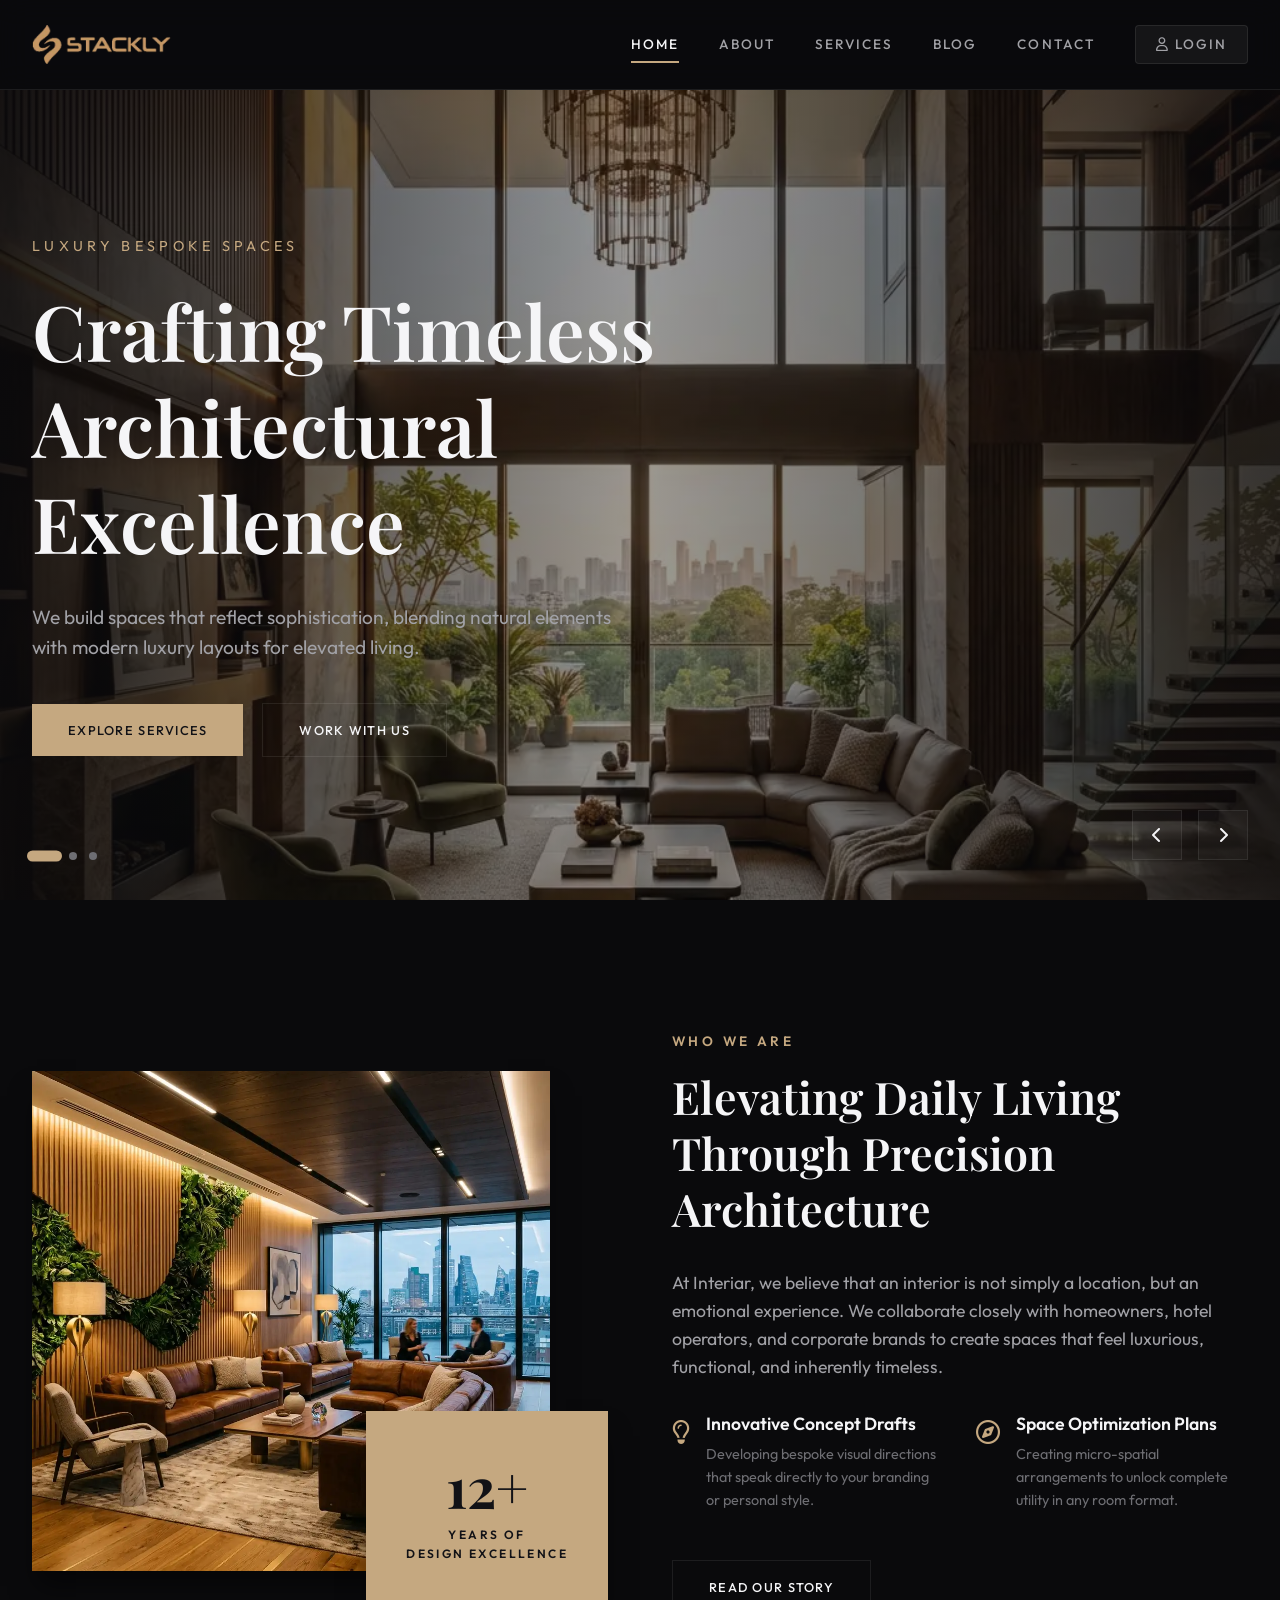
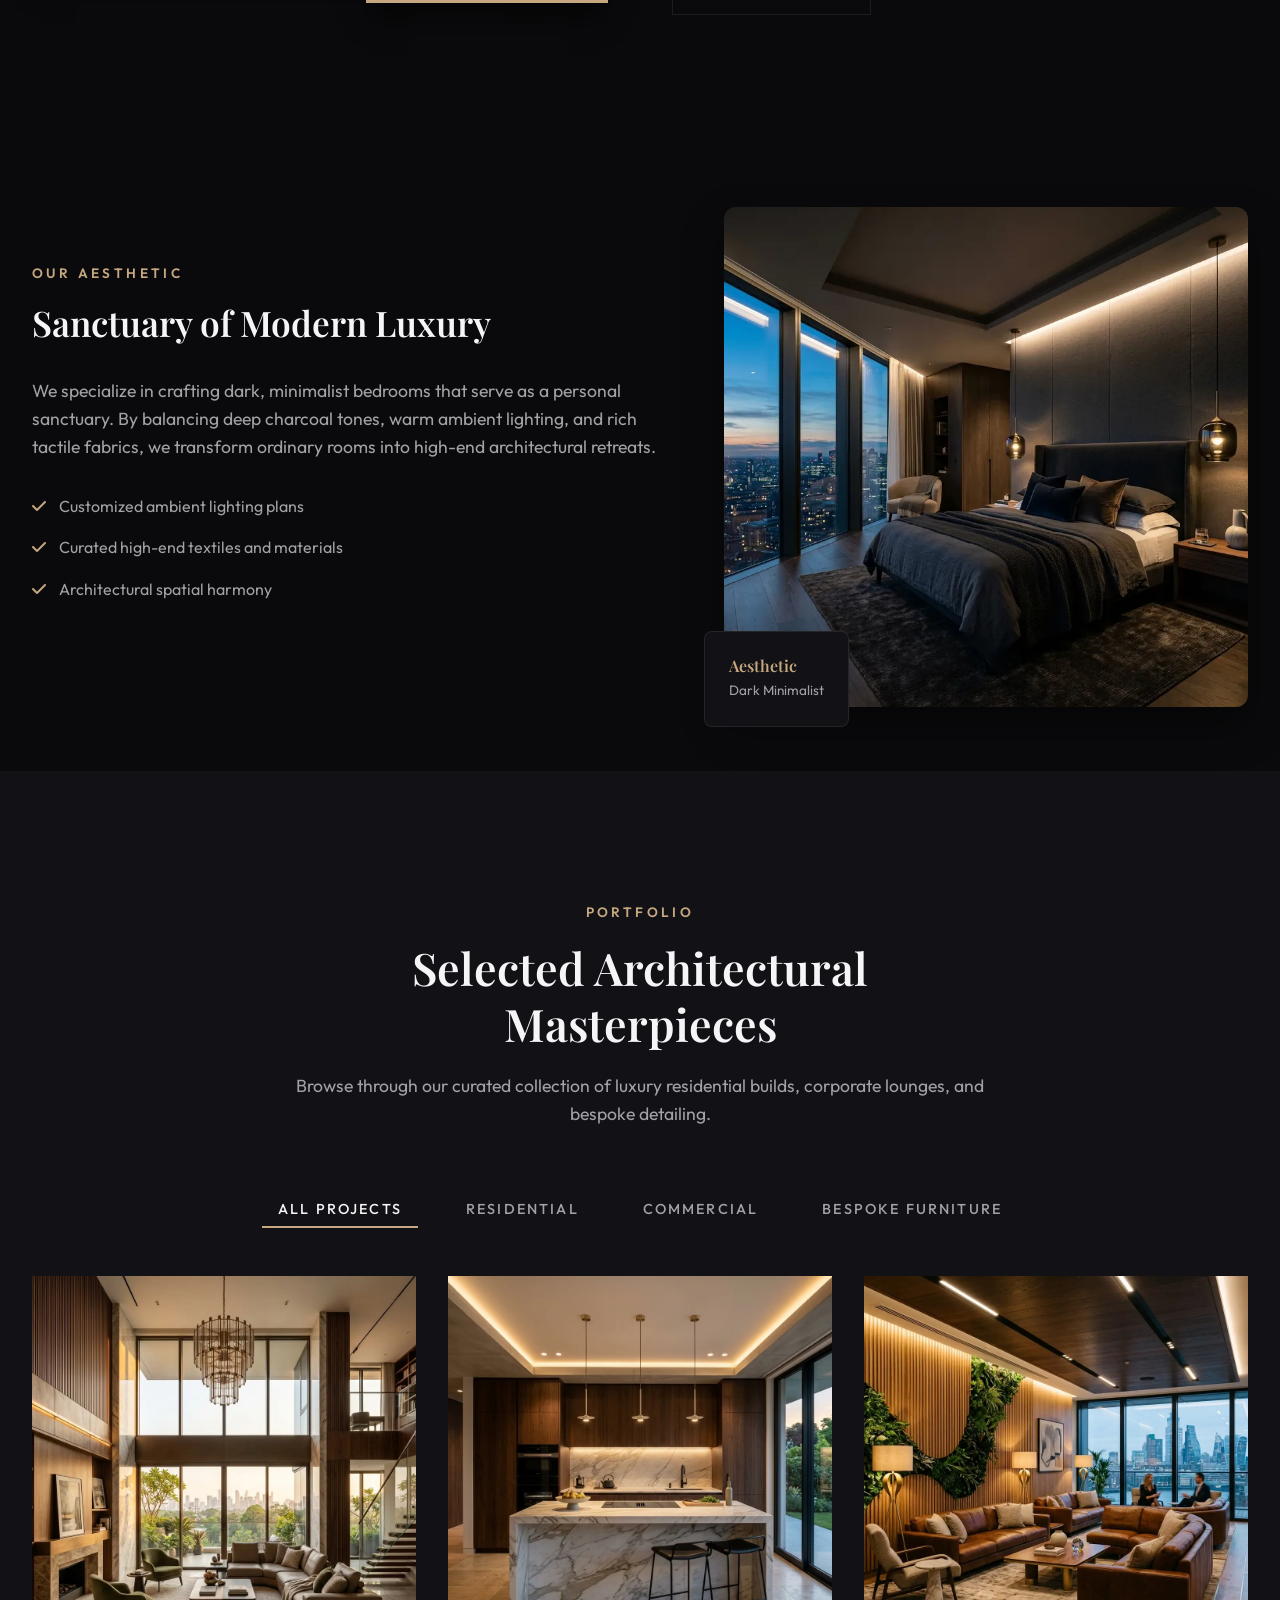
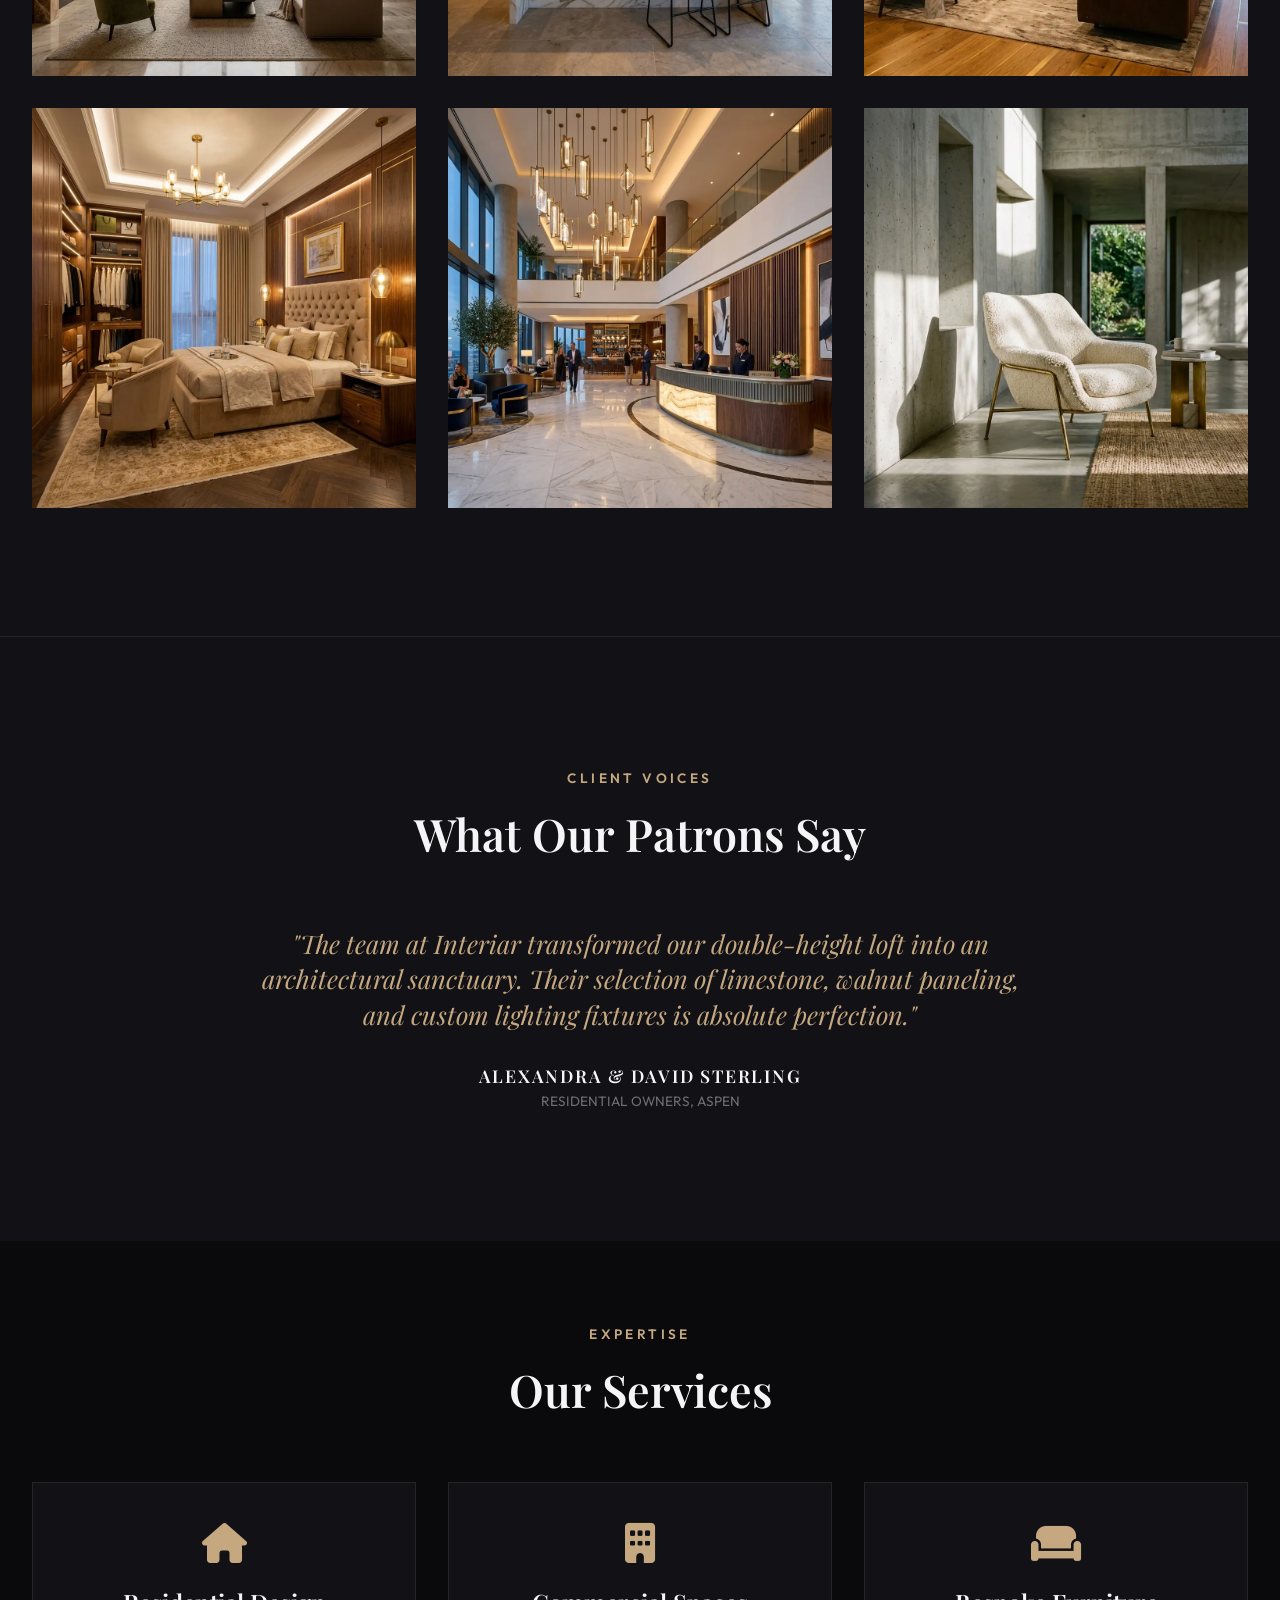
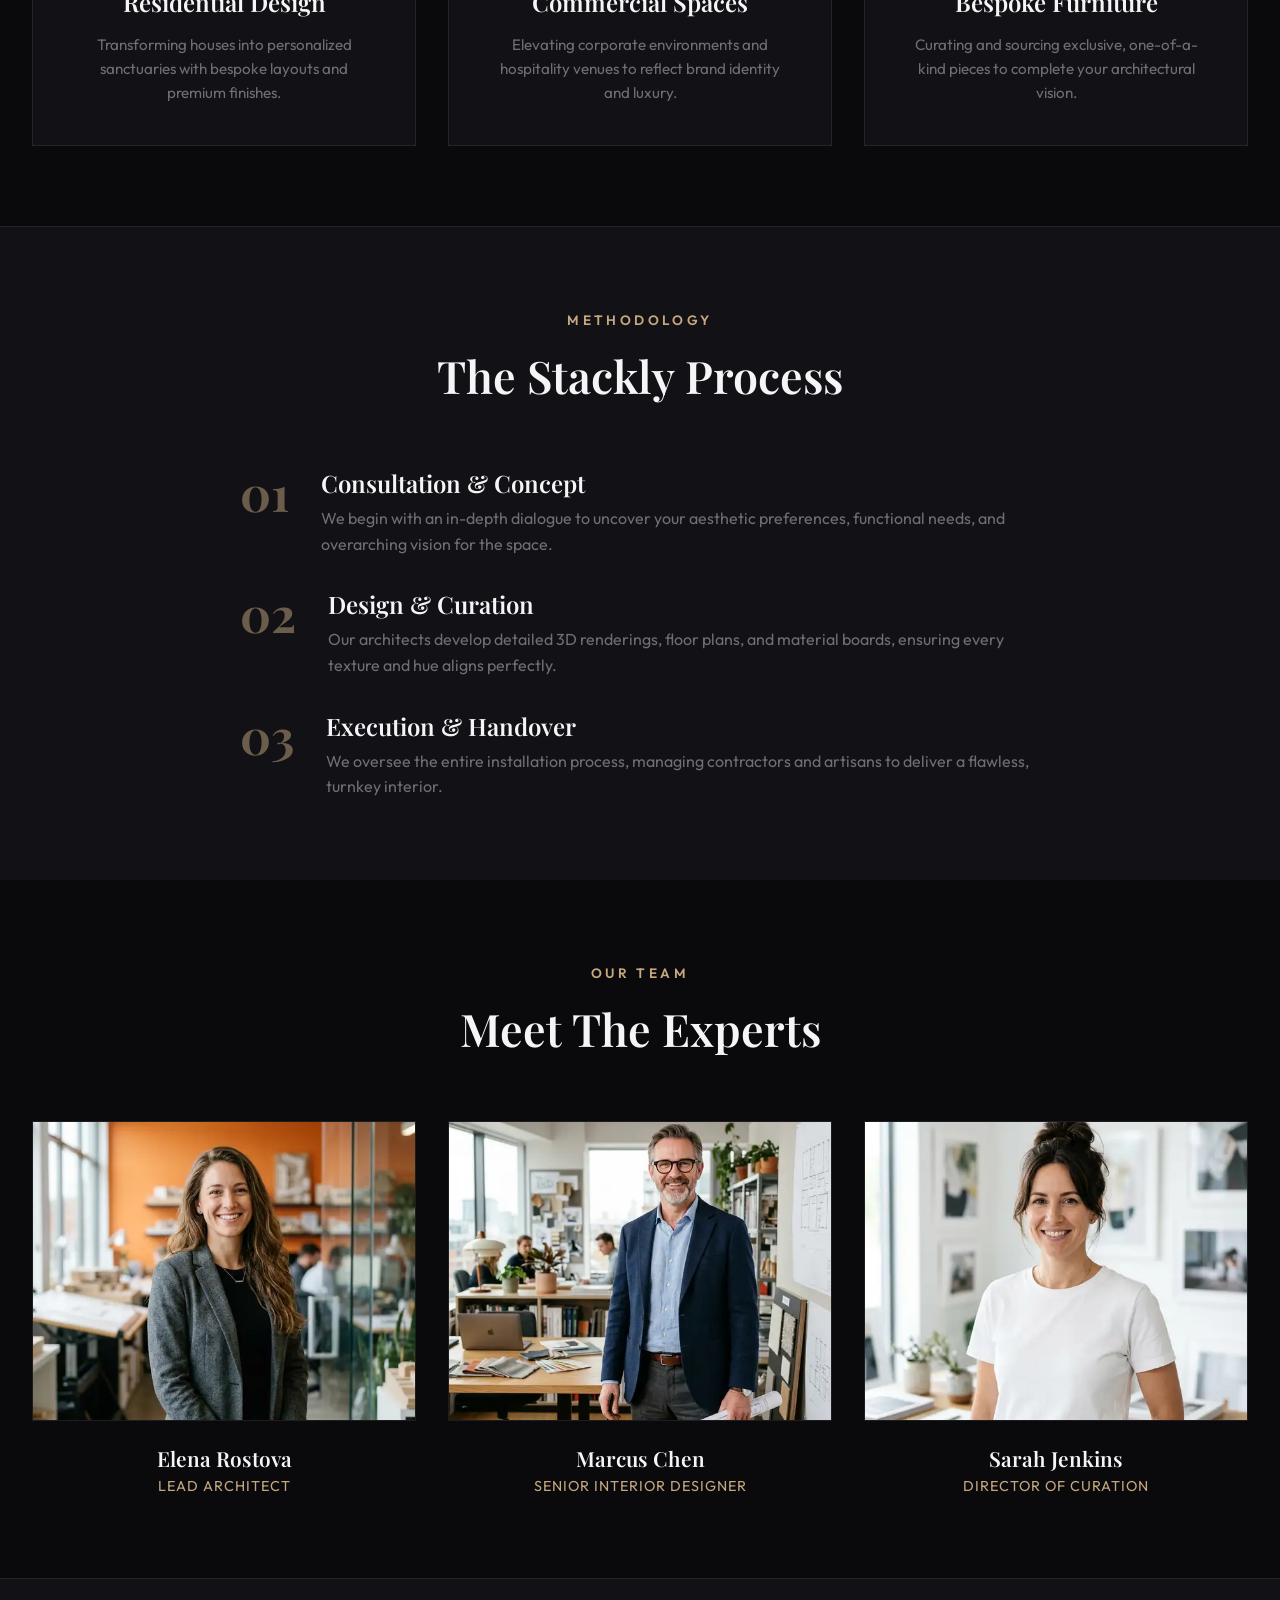
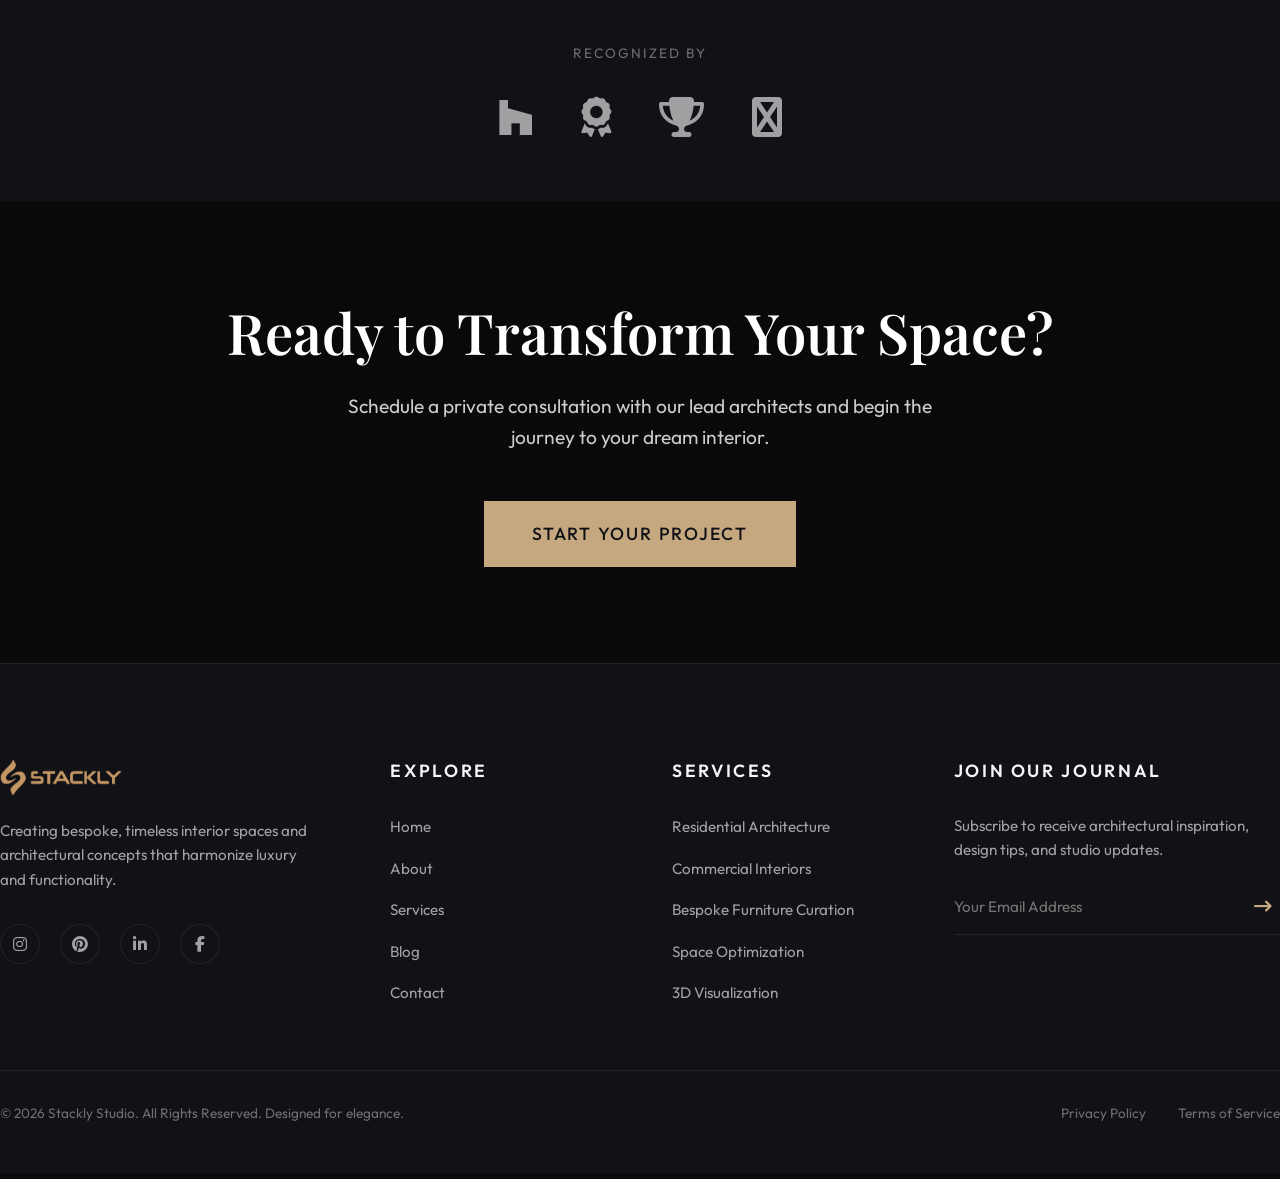
==== index.html @ c5411391 "Add files via upload" ====
<!DOCTYPE html>
<html lang="en">
<head>
    <meta charset="UTF-8">
    <meta name="viewport" content="width=device-width, initial-scale=1.0">
    <title>Stackly | Premium Interior Design & Architecture Studio</title>
    <!-- Google Fonts -->
    <link rel="preconnect" href="https://fonts.googleapis.com">
    <link rel="preconnect" href="https://fonts.gstatic.com" crossorigin>
    <link href="https://fonts.googleapis.com/css2?family=Outfit:wght@300;400;500;600;700&family=Playfair+Display:ital,wght@0,400;0,600;0,700;1,400&display=swap" rel="stylesheet">
    <!-- FontAwesome for Icons -->
    <link rel="stylesheet" href="https://cdnjs.cloudflare.com/ajax/libs/font-awesome/6.4.0/css/all.min.css">
    <!-- Custom Style Sheet -->
    <link rel="stylesheet" href="style.css">
</head>
<body class="dark-theme">
    <!-- Page Loader Animation -->
    <div id="loader" class="loader-container">
        <div class="loader-spinner"></div>
    </div>

    <!-- Navigation Header -->
    <header class="main-header">
        <div class="header-container">
            <a href="index.html" class="logo">
                <img src="assets/logo.webp" alt="Stackly" class="brand-logo-img" style="height: 40px; width: auto; object-fit: contain;">
            </a>

            <!-- Desktop Nav Links -->
            <nav class="nav-menu" id="nav-menu">
                <a href="index.html" class="nav-link active" data-page="home">Home</a>
                <a href="about.html" class="nav-link" data-page="about">About</a>
                <a href="service.html" class="nav-link" data-page="services">Services</a>
                <a href="blog.html" class="nav-link" data-page="blog">Blog</a>
                <a href="contact.html" class="nav-link" data-page="contact">Contact</a>
                <a href="login.html" class="nav-link nav-btn-login" data-page="login"><i class="fa-regular fa-user"></i> Login</a>
            </nav>

          
                <!-- Mobile Burger Menu -->
                <button class="burger-menu" id="burger-menu" aria-label="Toggle Menu">
                    <span class="bar"></span>
                    <span class="bar"></span>
                    <span class="bar"></span>
                </button>
            </div>
        </div>
    </header>

    <!-- Main Content: Home Page Layout -->
    <main id="app-content" class="fade-in-section">
        <!-- Hero Image Slider -->
        <section class="hero-slider-container">
            <div class="hero-slide active" data-slide="0">
                <div class="hero-slide-bg" style="background-image: url('assets/hero_living.webp')"></div>
                <div class="hero-slide-overlay"></div>
                <div class="container">
                    <div class="hero-slide-content">
                        <span class="hero-slide-tag">Luxury Bespoke Spaces</span>
                        <h1 class="hero-slide-title">Crafting Timeless Architectural Excellence</h1>
                        <p class="hero-slide-desc">We build spaces that reflect sophistication, blending natural elements with modern luxury layouts for elevated living.</p>
                        <div class="hero-slide-cta">
                            <a href="404.html" class="btn btn-primary">Explore Services</a>
                            <a href="404.html" class="btn btn-secondary" style="margin-left: 1rem;">Work With Us</a>
                        </div>
                    </div>
                </div>
            </div>
            
            <div class="hero-slide" data-slide="1">
                <div class="hero-slide-bg" style="background-image: url('assets/hero_kitchen.webp')"></div>
                <div class="hero-slide-overlay"></div>
                <div class="container">
                    <div class="hero-slide-content">
                        <span class="hero-slide-tag">Detail-Oriented Design</span>
                        <h1 class="hero-slide-title">Monolithic Kitchens & Spatial Functionality</h1>
                        <p class="hero-slide-desc">Discover the harmony of marble islands, integrated kitchen layouts, and customized millwork curated to perfection.</p>
                        <div class="hero-slide-cta">
                            <a href="404.html" class="btn btn-primary">Our Studio Philosophy</a>
                            <a href="404.html" class="btn btn-secondary" style="margin-left: 1rem;">Free Estimate</a>
                        </div>
                    </div>
                </div>
            </div>
            
            <div class="hero-slide" data-slide="2">
                <div class="hero-slide-bg" style="background-image: url('assets/hero_office.webp')"></div>
                <div class="hero-slide-overlay"></div>
                <div class="container">
                    <div class="hero-slide-content">
                        <span class="hero-slide-tag">Commercial Biophilic Lounges</span>
                        <h1 class="hero-slide-title">Workspaces that Foster Creative Output</h1>
                        <p class="hero-slide-desc">Integrating warm textures, organic configurations, and ambient light schedules into modern corporate environments.</p>
                        <div class="hero-slide-cta">
                            <a href="404.html" class="btn btn-primary">See Portfolio</a>
                            <a href="404.html" class="btn btn-secondary" style="margin-left: 1rem;">Let's Talk</a>
                        </div>
                    </div>
                </div>
            </div>

            <!-- Dots Indicator Navigation -->
            <div class="hero-slider-dots">
                <div class="hero-dot active" data-slide="0"></div>
                <div class="hero-dot" data-slide="1"></div>
                <div class="hero-dot" data-slide="2"></div>
            </div>

            <!-- Navigation Buttons -->
            <div class="hero-slider-nav">
                <button class="hero-slider-btn prev-btn" aria-label="Previous Slide"><i class="fa-solid fa-chevron-left"></i></button>
                <button class="hero-slider-btn next-btn" aria-label="Next Slide"><i class="fa-solid fa-chevron-right"></i></button>
            </div>
        </section>

        <!-- Studio Introduction Summary -->
        <section class="home-intro">
            <div class="container">
                <div class="intro-grid">
                    <div class="intro-image-container">
                        <img src="assets/hero_office.webp" alt="Studio Workspace" class="intro-image">
                        <div class="intro-experience-badge">
                            <h3>12+</h3>
                            <p>Years of<br>Design Excellence</p>
                        </div>
                    </div>
                    
                    <div class="intro-text-container">
                        <span class="intro-text-tag">Who We Are</span>
                        <h2 class="intro-title">Elevating Daily Living Through Precision Architecture</h2>
                        <p class="intro-desc">At Interiar, we believe that an interior is not simply a location, but an emotional experience. We collaborate closely with homeowners, hotel operators, and corporate brands to create spaces that feel luxurious, functional, and inherently timeless.</p>
                        
                        <div class="intro-features">
                            <div class="intro-feature-item">
                                <div class="intro-feature-icon"><i class="fa-regular fa-lightbulb"></i></div>
                                <div>
                                    <h3 class="intro-feature-title">Innovative Concept Drafts</h3>
                                    <p class="intro-feature-desc">Developing bespoke visual directions that speak directly to your branding or personal style.</p>
                                </div>
                            </div>
                            <div class="intro-feature-item">
                                <div class="intro-feature-icon"><i class="fa-regular fa-compass"></i></div>
                                <div>
                                    <h3 class="intro-feature-title">Space Optimization Plans</h3>
                                    <p class="intro-feature-desc">Creating micro-spatial arrangements to unlock complete utility in any room format.</p>
                                </div>
                            </div>
                        </div>

                        <a href="404.html" class="btn btn-secondary">Read Our Story</a>
                    </div>
                </div>
            </div>
        </section>

        <!-- Signature Aesthetics Section -->
        <section class="home-intro" style="background-color: var(--bg-primary); padding: 4rem 0;">
            <div class="container">
                <div class="intro-grid" style="grid-template-columns: 1.2fr 1fr; gap: 4rem;">
                    <div class="intro-text-container" style="display: flex; flex-direction: column; justify-content: center;">
                        <span class="intro-text-tag">Our Aesthetic</span>
                        <h2 class="intro-title" style="font-size: 2.2rem;">Sanctuary of Modern Luxury</h2>
                        <p class="intro-desc">We specialize in crafting dark, minimalist bedrooms that serve as a personal sanctuary. By balancing deep charcoal tones, warm ambient lighting, and rich tactile fabrics, we transform ordinary rooms into high-end architectural retreats.</p>
                        <ul style="list-style: none; padding: 0; margin-bottom: 2rem;">
                            <li style="margin-bottom: 1rem; color: var(--text-secondary);"><i class="fa-solid fa-check" style="color: var(--accent); margin-right: 10px;"></i> Customized ambient lighting plans</li>
                            <li style="margin-bottom: 1rem; color: var(--text-secondary);"><i class="fa-solid fa-check" style="color: var(--accent); margin-right: 10px;"></i> Curated high-end textiles and materials</li>
                            <li style="margin-bottom: 1rem; color: var(--text-secondary);"><i class="fa-solid fa-check" style="color: var(--accent); margin-right: 10px;"></i> Architectural spatial harmony</li>
                        </ul>
                    </div>
                    
                    <div class="intro-image-container" style="position: relative;">
                        <img src="assets/home_section_bedroom.webp" alt="Luxury Modern Bedroom Design" class="intro-image" style="border-radius: 12px; width: 100%; box-shadow: 0 20px 40px rgba(0,0,0,0.4);">
                        <div style="position: absolute; bottom: -20px; left: -20px; background: var(--bg-secondary); padding: 1.5rem; border: 1px solid var(--border-color); border-radius: 8px;">
                            <h4 style="font-family: var(--font-heading); color: var(--accent); margin-bottom: 0.25rem;">Aesthetic</h4>
                            <p style="font-size: 0.85rem; color: var(--text-secondary); margin: 0;">Dark Minimalist</p>
                        </div>
                    </div>
                </div>
            </div>
        </section>

        <!-- Filterable Projects Gallery -->
        <section class="projects-gallery">
            <div class="container">
                <div class="section-header">
                    <span class="section-tag">Portfolio</span>
                    <h2 class="section-title">Selected Architectural Masterpieces</h2>
                    <p class="section-desc">Browse through our curated collection of luxury residential builds, corporate lounges, and bespoke detailing.</p>
                </div>

                <!-- Gallery filter tabs -->
                <div class="filter-tabs">
                    <button class="filter-tab active" data-filter="all">All Projects</button>
                    <button class="filter-tab" data-filter="residential">Residential</button>
                    <button class="filter-tab" data-filter="commercial">Commercial</button>
                    <button class="filter-tab" data-filter="furniture">Bespoke Furniture</button>
                </div>

                <!-- Projects grid -->
                <div class="gallery-grid" id="gallery-grid">
                    <div class="project-card" data-category="residential">
                        <img src="assets/hero_living.webp" alt="Obsidian Living Space" class="project-card-image">
                        <div class="project-card-overlay">
                            <span class="project-tag">Interior Architecture</span>
                            <h3 class="project-title">Obsidian Living Space</h3>
                            <a href="404.html" class="project-link-btn">Inquire Project <i class="fa-solid fa-arrow-right-long"></i></a>
                        </div>
                    </div>
                    <div class="project-card" data-category="residential">
                        <img src="assets/hero_kitchen.webp" alt="Monolithic Kitchen" class="project-card-image">
                        <div class="project-card-overlay">
                            <span class="project-tag">Kitchen Design</span>
                            <h3 class="project-title">Monolithic Kitchen</h3>
                            <a href="404.html" class="project-link-btn">Inquire Project <i class="fa-solid fa-arrow-right-long"></i></a>
                        </div>
                    </div>
                    <div class="project-card" data-category="commercial">
                        <img src="assets/hero_office.webp" alt="Biophilic Office Lounge" class="project-card-image">
                        <div class="project-card-overlay">
                            <span class="project-tag">Workspace Planning</span>
                            <h3 class="project-title">Biophilic Office Lounge</h3>
                            <a href="404.html" class="project-link-btn">Inquire Project <i class="fa-solid fa-arrow-right-long"></i></a>
                        </div>
                    </div>
                    <div class="project-card" data-category="residential">
                        <img src="assets/project_res1.webp" alt="Gilded Master Suite" class="project-card-image">
                        <div class="project-card-overlay">
                            <span class="project-tag">Bedroom Interior</span>
                            <h3 class="project-title">Gilded Master Suite</h3>
                            <a href="404.html" class="project-link-btn">Inquire Project <i class="fa-solid fa-arrow-right-long"></i></a>
                        </div>
                    </div>
                    <div class="project-card" data-category="commercial">
                        <img src="assets/project_com1.webp" alt="The Canopy Lobby" class="project-card-image">
                        <div class="project-card-overlay">
                            <span class="project-tag">Hospitality Design</span>
                            <h3 class="project-title">The Canopy Lobby</h3>
                            <a href="404.html" class="project-link-btn">Inquire Project <i class="fa-solid fa-arrow-right-long"></i></a>
                        </div>
                    </div>
                    <div class="project-card" data-category="furniture">
                        <img src="assets/project_fur1.webp" alt="Boucle Curated Chair" class="project-card-image">
                        <div class="project-card-overlay">
                            <span class="project-tag">Bespoke Curation</span>
                            <h3 class="project-title">Boucle Curated Chair</h3>
                            <a href="404.html" class="project-link-btn">Inquire Project <i class="fa-solid fa-arrow-right-long"></i></a>
                        </div>
                    </div>
                </div>
            </div>
        </section>

        <!-- Testimonial Section -->
        <section class="home-intro" style="background-color: var(--bg-secondary); border-top: 1px solid var(--border-color);">
            <div class="container">
                <div class="section-header">
                    <span class="section-tag">Client Voices</span>
                    <h2 class="section-title">What Our Patrons Say</h2>
                </div>
                
                <div class="testimonial-slider-container" style="max-width: 800px; margin: 0 auto; text-align: center;">
                    <div class="testimonial-slide active-slide" style="opacity: 1; transition: opacity var(--transition-smooth);">
                        <p class="testimonial-quote" style="font-family: var(--font-heading); font-size: 1.6rem; font-style: italic; color: var(--accent); margin-bottom: 2rem; line-height: 1.4;">
                            "The team at Interiar transformed our double-height loft into an architectural sanctuary. Their selection of limestone, walnut paneling, and custom lighting fixtures is absolute perfection."
                        </p>
                        <h4 style="font-size: 1.1rem; text-transform: uppercase; letter-spacing: 0.1em; margin-bottom: 0.25rem;">Alexandra & David Sterling</h4>
                        <p style="color: var(--text-muted); font-size: 0.85rem; text-transform: uppercase;">Residential Owners, Aspen</p>
                    </div>
                </div>
            </div>
        </section>

        <!-- 5. Services Overview Section -->
        <section class="services-overview" style="padding: 5rem 0;">
            <div class="container">
                <div class="section-header" style="text-align: center;">
                    <span class="section-tag">Expertise</span>
                    <h2 class="section-title">Our Services</h2>
                </div>
                <div style="display: grid; grid-template-columns: repeat(auto-fit, minmax(280px, 1fr)); gap: 2rem; margin-top: 3rem;">
                    <div style="padding: 2.5rem; background: var(--bg-secondary); border: 1px solid var(--border-color); text-align: center; transition: transform 0.3s ease;">
                        <i class="fa-solid fa-house" style="font-size: 2.5rem; color: var(--accent); margin-bottom: 1.5rem;"></i>
                        <h3 style="margin-bottom: 1rem; font-family: var(--font-heading); font-size: 1.5rem;">Residential Design</h3>
                        <p style="color: var(--text-muted); font-size: 0.95rem; line-height: 1.6;">Transforming houses into personalized sanctuaries with bespoke layouts and premium finishes.</p>
                    </div>
                    <div style="padding: 2.5rem; background: var(--bg-secondary); border: 1px solid var(--border-color); text-align: center; transition: transform 0.3s ease;">
                        <i class="fa-solid fa-building" style="font-size: 2.5rem; color: var(--accent); margin-bottom: 1.5rem;"></i>
                        <h3 style="margin-bottom: 1rem; font-family: var(--font-heading); font-size: 1.5rem;">Commercial Spaces</h3>
                        <p style="color: var(--text-muted); font-size: 0.95rem; line-height: 1.6;">Elevating corporate environments and hospitality venues to reflect brand identity and luxury.</p>
                    </div>
                    <div style="padding: 2.5rem; background: var(--bg-secondary); border: 1px solid var(--border-color); text-align: center; transition: transform 0.3s ease;">
                        <i class="fa-solid fa-couch" style="font-size: 2.5rem; color: var(--accent); margin-bottom: 1.5rem;"></i>
                        <h3 style="margin-bottom: 1rem; font-family: var(--font-heading); font-size: 1.5rem;">Bespoke Furniture</h3>
                        <p style="color: var(--text-muted); font-size: 0.95rem; line-height: 1.6;">Curating and sourcing exclusive, one-of-a-kind pieces to complete your architectural vision.</p>
                    </div>
                </div>
            </div>
        </section>

        <!-- 6. Design Process Section -->
        <section class="design-process" style="background-color: var(--bg-secondary); padding: 5rem 0; border-top: 1px solid var(--border-color);">
            <div class="container">
                <div class="section-header">
                    <span class="section-tag">Methodology</span>
                    <h2 class="section-title">The Stackly Process</h2>
                </div>
                <div style="display: flex; flex-direction: column; gap: 2rem; max-width: 800px; margin: 3rem auto 0 auto;">
                    <div style="display: flex; gap: 2rem; align-items: flex-start;">
                        <div style="font-family: var(--font-heading); font-size: 3rem; color: var(--accent); font-weight: 700; opacity: 0.5; line-height: 1;">01</div>
                        <div>
                            <h3 style="font-size: 1.5rem; margin-bottom: 0.5rem;">Consultation & Concept</h3>
                            <p style="color: var(--text-muted); line-height: 1.6;">We begin with an in-depth dialogue to uncover your aesthetic preferences, functional needs, and overarching vision for the space.</p>
                        </div>
                    </div>
                    <div style="display: flex; gap: 2rem; align-items: flex-start;">
                        <div style="font-family: var(--font-heading); font-size: 3rem; color: var(--accent); font-weight: 700; opacity: 0.5; line-height: 1;">02</div>
                        <div>
                            <h3 style="font-size: 1.5rem; margin-bottom: 0.5rem;">Design & Curation</h3>
                            <p style="color: var(--text-muted); line-height: 1.6;">Our architects develop detailed 3D renderings, floor plans, and material boards, ensuring every texture and hue aligns perfectly.</p>
                        </div>
                    </div>
                    <div style="display: flex; gap: 2rem; align-items: flex-start;">
                        <div style="font-family: var(--font-heading); font-size: 3rem; color: var(--accent); font-weight: 700; opacity: 0.5; line-height: 1;">03</div>
                        <div>
                            <h3 style="font-size: 1.5rem; margin-bottom: 0.5rem;">Execution & Handover</h3>
                            <p style="color: var(--text-muted); line-height: 1.6;">We oversee the entire installation process, managing contractors and artisans to deliver a flawless, turnkey interior.</p>
                        </div>
                    </div>
                </div>
            </div>
        </section>

        <!-- 7. Meet the Experts Section -->
        <section class="meet-experts" style="padding: 5rem 0;">
            <div class="container">
                <div class="section-header" style="text-align: center;">
                    <span class="section-tag">Our Team</span>
                    <h2 class="section-title">Meet The Experts</h2>
                </div>
                <div style="display: grid; grid-template-columns: repeat(auto-fit, minmax(250px, 1fr)); gap: 2rem; margin-top: 3rem;">
                    <div style="text-align: center;">
                        <img src="assets/team_elena.webp" alt="Lead Architect" style="width: 100%; height: 300px; object-fit: cover; margin-bottom: 1.5rem; border: 1px solid var(--border-color);">
                        <h3 style="font-family: var(--font-heading); font-size: 1.3rem; margin-bottom: 0.3rem;">Elena Rostova</h3>
                        <p style="color: var(--accent); font-size: 0.9rem; text-transform: uppercase; letter-spacing: 1px;">Lead Architect</p>
                    </div>
                    <div style="text-align: center;">
                        <img src="assets/team_marcus.webp" alt="Interior Designer" style="width: 100%; height: 300px; object-fit: cover; margin-bottom: 1.5rem; border: 1px solid var(--border-color);">
                        <h3 style="font-family: var(--font-heading); font-size: 1.3rem; margin-bottom: 0.3rem;">Marcus Chen</h3>
                        <p style="color: var(--accent); font-size: 0.9rem; text-transform: uppercase; letter-spacing: 1px;">Senior Interior Designer</p>
                    </div>
                    <div style="text-align: center;">
                        <img src="assets/team_sarah.webp" alt="Curation Director" style="width: 100%; height: 300px; object-fit: cover; margin-bottom: 1.5rem; border: 1px solid var(--border-color);">
                        <h3 style="font-family: var(--font-heading); font-size: 1.3rem; margin-bottom: 0.3rem;">Sarah Jenkins</h3>
                        <p style="color: var(--accent); font-size: 0.9rem; text-transform: uppercase; letter-spacing: 1px;">Director of Curation</p>
                    </div>
                </div>
            </div>
        </section>

        <!-- 8. Awards Section -->
        <section class="awards-section" style="background-color: var(--bg-secondary); padding: 4rem 0; border-top: 1px solid var(--border-color);">
            <div class="container" style="text-align: center;">
                <p style="color: var(--text-muted); text-transform: uppercase; letter-spacing: 2px; font-size: 0.85rem; margin-bottom: 2rem;">Recognized By</p>
                <div style="display: flex; justify-content: center; gap: 3rem; flex-wrap: wrap; opacity: 0.6;">
                    <i class="fa-brands fa-houzz" style="font-size: 2.5rem; color: #fff;"></i>
                    <i class="fa-solid fa-award" style="font-size: 2.5rem; color: #fff;"></i>
                    <i class="fa-solid fa-trophy" style="font-size: 2.5rem; color: #fff;"></i>
                    <i class="fa-brands fa-archway" style="font-size: 2.5rem; color: #fff;"></i>
                </div>
            </div>
        </section>

        <!-- 9. Call to Action Section -->
        <section class="cta-section" style="padding: 6rem 0; background: linear-gradient(rgba(10, 10, 12, 0.8), rgba(10, 10, 12, 0.9)), url('https://images.unsplash.com/photo-1618221195710-dd6b41faaea6?ixlib=rb-4.0.3&auto=format&fit=crop&w=1920&q=80') center center / cover fixed;">
            <div class="container" style="text-align: center;">
                <h2 style="font-family: var(--font-heading); font-size: 3.5rem; color: #fff; margin-bottom: 1.5rem;">Ready to Transform Your Space?</h2>
                <p style="color: rgba(255, 255, 255, 0.8); font-size: 1.2rem; max-width: 600px; margin: 0 auto 3rem auto; line-height: 1.6;">Schedule a private consultation with our lead architects and begin the journey to your dream interior.</p>
                <a href="404.html" class="btn btn-primary" style="font-size: 1.1rem; padding: 1.2rem 3rem;">Start Your Project</a>
            </div>
        </section>
      

    <!-- Footer Section -->
    <footer class="main-footer">
        <div class="footer-container">
            <div class="footer-grid">
                <!-- Brand Info -->
                <div class="footer-col brand-col">
                    <a href="index.html" class="logo footer-logo">
                        <img src="assets/logo.webp" alt="Stackly" class="brand-logo-img" style="height: 35px; width: auto; object-fit: contain;">
                    </a>
                    <p class="brand-desc">Creating bespoke, timeless interior spaces and architectural concepts that harmonize luxury and functionality.</p>
                    <div class="social-links">
                        <a href="404.html" aria-label="Instagram"><i class="fa-brands fa-instagram"></i></a>
                        <a href="404.html" aria-label="Pinterest"><i class="fa-brands fa-pinterest"></i></a>
                        <a href="404.html" aria-label="LinkedIn"><i class="fa-brands fa-linkedin-in"></i></a>
                        <a href="404.html" aria-label="Facebook"><i class="fa-brands fa-facebook-f"></i></a>
                    </div>
                </div>

                <!-- Explore Links -->
                <div class="footer-col links-col">
                    <h3>Explore</h3>
                    <ul class="footer-links">
                        <li><a href="404.html">Home</a></li>
                        <li><a href="404.html">About</a></li>
                        <li><a href="404.html">Services</a></li>
                        <li><a href="404.html">Blog</a></li>
                        <li><a href="404.html">Contact</a></li>
                    </ul>
                </div>

                <!-- Services Links -->
                <div class="footer-col links-col">
                    <h3>Services</h3>
                    <ul class="footer-links">
                        <li><a href="404.html">Residential Architecture</a></li>
                        <li><a href="404.html">Commercial Interiors</a></li>
                        <li><a href="404.html">Bespoke Furniture Curation</a></li>
                        <li><a href="404.html">Space Optimization</a></li>
                        <li><a href="404.html">3D Visualization</a></li>
                    </ul>
                </div>

                <!-- Newsletter -->
                <div class="footer-col newsletter-col">
                    <h3>Join Our Journal</h3>
                    <p>Subscribe to receive architectural inspiration, design tips, and studio updates.</p>
                    <form id="footer-newsletter-form" class="newsletter-form">
                        <div class="input-group">
                            <input type="email" placeholder="Your Email Address" required aria-label="Email Address">
                            <button type="submit" class="newsletter-btn"><i class="fa-solid fa-arrow-right-long"></i></button>
                        </div>
                    </form>
                    <div id="newsletter-toast" class="newsletter-toast">Subscribed successfully!</div>
                </div>
            </div>

            <!-- Footer Bottom -->
            <div class="footer-bottom">
                <p>&copy; 2026 Stackly Studio. All Rights Reserved. Designed for elegance.</p>
                <div class="footer-bottom-links">
                    <a href="404.html">Privacy Policy</a>
                    <a href="404.html">Terms of Service</a>
                </div>
            </div>
        </div>
    </footer>

    <!-- App Script -->
    <script src="app.js"></script>
</body>
</html>
---- style.css ----
/* ==========================================================================
   INTERIAR STYLE SHEET - PREMIUM DESIGN SYSTEM
   ========================================================================== */

/* Design Tokens & Theme Variables */
/* Utility Classes */
.mobile-only {
    display: none !important;
}

:root {
    /* Color Palette - Default Dark Theme */
    --bg-primary: #0a0a0c;
    --bg-secondary: #121216;
    --bg-tertiary: #1a1a22;
    --border-color: rgba(255, 255, 255, 0.08);
    --text-primary: #f5f5f7;
    --text-secondary: #a1a1a6;
    --text-muted: #6e6e73;
    --accent: #c5a880; /* Warm Bronze / Luxury Gold */
    --accent-hover: #d4bd9f;
    --accent-rgb: 197, 168, 128;
    --white: #ffffff;
    --black: #000000;
    
    /* Typography */
    --font-heading: 'Playfair Display', Georgia, serif;
    --font-body: 'Outfit', sans-serif;
    
    /* Shadows & Transitions */
    --shadow-sm: 0 4px 6px -1px rgba(0, 0, 0, 0.1);
    --shadow-md: 0 10px 15px -3px rgba(0, 0, 0, 0.3);
    --shadow-lg: 0 20px 25px -5px rgba(0, 0, 0, 0.5);
    --shadow-gold: 0 10px 30px rgba(197, 168, 128, 0.15);
    --transition-fast: 0.2s cubic-bezier(0.4, 0, 0.2, 1);
    --transition-smooth: 0.4s cubic-bezier(0.25, 1, 0.5, 1);
    --transition-slow: 0.7s cubic-bezier(0.25, 1, 0.5, 1);
    
    /* Structure */
    --header-height: 90px;
    --max-width: 1400px;
}

/* Light Theme Overrides */
body.light-theme {
    --bg-primary: #f8f8fa;
    --bg-secondary: #ffffff;
    --bg-tertiary: #f0f0f5;
    --border-color: rgba(0, 0, 0, 0.08);
    --text-primary: #1c1c1e;
    --text-secondary: #515154;
    --text-muted: #86868b;
    --shadow-md: 0 10px 15px -3px rgba(0, 0, 0, 0.05);
    --shadow-lg: 0 20px 25px -5px rgba(0, 0, 0, 0.08);
    --shadow-gold: 0 10px 30px rgba(197, 168, 128, 0.08);
}

/* ==========================================================================
   RESET & BASE STYLES
   ========================================================================== */
*, *::before, *::after {
    box-sizing: border-box;
    margin: 0;
    padding: 0;
}

html {
    scroll-behavior: smooth;
    font-size: 16px;
    height: -webkit-fill-available;
}

body {
    background-color: var(--bg-primary);
    color: var(--text-primary);
    font-family: var(--font-body);
    line-height: 1.6;
    overflow-x: hidden;
    -webkit-font-smoothing: antialiased;
    transition: background-color var(--transition-smooth), color var(--transition-smooth);
}

a {
    color: inherit;
    text-decoration: none;
    transition: color var(--transition-fast);
}

img {
    max-width: 100%;
    height: auto;
    display: block;
}

input, button, textarea, select {
    font-family: inherit;
    font-size: inherit;
    color: inherit;
    background: none;
    border: none;
}

button {
    cursor: pointer;
}

ul, ol {
    list-style: none;
}

/* Scrollbar styling */
::-webkit-scrollbar {
    width: 8px;
}
::-webkit-scrollbar-track {
    background: var(--bg-primary);
}
::-webkit-scrollbar-thumb {
    background: var(--border-color);
    border-radius: 4px;
}
::-webkit-scrollbar-thumb:hover {
    background: var(--accent);
}

/* ==========================================================================
   TYPOGRAPHY & UTILITIES
   ========================================================================== */
h1, h2, h3, h4, h5, h6 {
    font-family: var(--font-heading);
    font-weight: 600;
    line-height: 1.25;
    color: var(--text-primary);
}

.text-accent {
    color: var(--accent);
}

.container {
    width: 100%;
    max-width: var(--max-width);
    margin: 0 auto;
    padding: 0 2rem;
}

@media (max-width: 768px) {
    .container {
        padding: 0 1.25rem;
    }
}

/* Section Header Styling */
.section-header {
    text-align: center;
    margin-bottom: 4rem;
    max-width: 700px;
    margin-left: auto;
    margin-right: auto;
}

.section-tag {
    font-size: 0.85rem;
    text-transform: uppercase;
    letter-spacing: 0.25em;
    color: var(--accent);
    font-weight: 600;
    margin-bottom: 1rem;
    display: inline-block;
}

.section-title {
    font-size: 2.8rem;
    margin-bottom: 1.25rem;
}

.section-desc {
    color: var(--text-secondary);
    font-size: 1.1rem;
}

@media (max-width: 768px) {
    .section-title {
        font-size: 2.2rem;
    }
    .section-header {
        margin-bottom: 2.5rem;
    }
}

/* Button Component */
.btn {
    display: inline-flex;
    align-items: center;
    justify-content: center;
    padding: 1rem 2.25rem;
    font-weight: 500;
    letter-spacing: 0.1em;
    text-transform: uppercase;
    font-size: 0.8rem;
    border-radius: 0px; /* Sharp premium edges */
    position: relative;
    overflow: hidden;
    transition: all var(--transition-smooth);
    z-index: 1;
}

.btn-primary {
    background-color: var(--accent);
    color: #121216 !important;
}

.btn-primary::before {
    content: '';
    position: absolute;
    top: 0;
    left: 0;
    width: 100%;
    height: 100%;
    background-color: var(--white);
    transform: translateY(100%);
    transition: transform var(--transition-smooth);
    z-index: -1;
}

.btn-primary:hover {
    color: #000000 !important;
    box-shadow: var(--shadow-gold);
}

.btn-primary:hover::before {
    transform: translateY(0);
}

.btn-secondary {
    border: 1px solid var(--border-color);
    color: var(--text-primary);
}

.btn-secondary:hover {
    border-color: var(--accent);
    color: var(--accent);
}

/* Page Loader styling */
.loader-container {
    position: fixed;
    top: 0;
    left: 0;
    width: 100%;
    height: 100%;
    background-color: var(--bg-primary);
    display: flex;
    justify-content: center;
    align-items: center;
    z-index: 9999;
    transition: opacity var(--transition-smooth), visibility var(--transition-smooth);
}
.loader-container.hidden {
    opacity: 0;
    visibility: hidden;
}
.loader-spinner {
    width: 50px;
    height: 50px;
    border: 3px solid var(--border-color);
    border-top-color: var(--accent);
    border-radius: 50%;
    animation: spin 1s linear infinite;
}
@keyframes spin {
    to { transform: rotate(360deg); }
}

/* ==========================================================================
   HEADER & NAVIGATION
   ========================================================================== */
.main-header {
    position: fixed;
    top: 0;
    left: 0;
    width: 100%;
    height: var(--header-height);
    background-color: rgba(10, 10, 12, 0.75);
    backdrop-filter: blur(15px);
    -webkit-backdrop-filter: blur(15px);
    border-bottom: 1px solid var(--border-color);
    z-index: 1000;
    transition: background-color var(--transition-smooth), border-color var(--transition-smooth), height var(--transition-smooth);
}

body.light-theme .main-header {
    background-color: rgba(248, 248, 250, 0.75);
}

.main-header.scrolled {
    height: 80px;
    background-color: rgba(10, 10, 12, 0.95);
    box-shadow: var(--shadow-md);
}

body.light-theme .main-header.scrolled {
    background-color: rgba(248, 248, 250, 0.95);
}

.header-container {
    max-width: var(--max-width);
    height: 100%;
    margin: 0 auto;
    padding: 0 2rem;
    display: flex;
    justify-content: space-between;
    align-items: center;
}

.logo {
    display: flex;
    align-items: center;
    gap: 0.75rem;
    color: var(--text-primary);
}

.logo svg {
    color: var(--accent);
    transition: transform var(--transition-smooth);
}

.logo:hover svg {
    transform: rotate(45deg);
}

.logo-text {
    font-family: var(--font-body);
    font-size: 1.5rem;
    font-weight: 700;
    letter-spacing: 0.15em;
    color: var(--accent);
}

.nav-menu {
    display: flex;
    align-items: center;
    gap: 2.5rem;
}

.nav-link {
    font-size: 0.85rem;
    text-transform: uppercase;
    letter-spacing: 0.15em;
    font-weight: 500;
    color: var(--text-secondary);
    position: relative;
    padding: 0.5rem 0;
}

.nav-link::after {
    content: '';
    position: absolute;
    bottom: 0;
    left: 0;
    width: 0;
    height: 2px;
    background-color: var(--accent);
    transition: width var(--transition-smooth);
}

.nav-link:hover, .nav-link.active {
    color: var(--text-primary);
}

.nav-link.active::after, .nav-link:hover::after {
    width: 100%;
}

.nav-btn-login {
    background-color: rgba(255, 255, 255, 0.05);
    padding: 0.5rem 1.25rem !important;
    border-radius: 4px;
    border: 1px solid var(--border-color);
}
body.light-theme .nav-btn-login {
    background-color: rgba(0, 0, 0, 0.03);
}

.nav-btn-login::after {
    display: none;
}

.nav-btn-login:hover {
    background-color: var(--accent);
    color: var(--black) !important;
    border-color: var(--accent);
}

.header-actions {
    display: flex;
    align-items: center;
    gap: 1.5rem;
}

/* Theme Toggle styles */
.theme-toggle-btn {
    width: 40px;
    height: 40px;
    border-radius: 50%;
    border: 1px solid var(--border-color);
    display: flex;
    justify-content: center;
    align-items: center;
    position: relative;
    background-color: rgba(255, 255, 255, 0.03);
    overflow: hidden;
    color: var(--text-primary);
    transition: background-color var(--transition-fast), border-color var(--transition-fast);
}

body.light-theme .theme-toggle-btn {
    background-color: rgba(0, 0, 0, 0.03);
}

.theme-toggle-btn:hover {
    border-color: var(--accent);
    color: var(--accent);
}

.theme-toggle-btn .sun-icon {
    position: absolute;
    transform: translateY(40px);
    transition: transform var(--transition-smooth);
}

.theme-toggle-btn .moon-icon {
    position: absolute;
    transform: translateY(0);
    transition: transform var(--transition-smooth);
}

body.light-theme .theme-toggle-btn .sun-icon {
    transform: translateY(0);
}
body.light-theme .theme-toggle-btn .moon-icon {
    transform: translateY(-40px);
}

.header-cta-btn {
    display: inline-block;
    padding: 0.75rem 1.75rem;
    font-size: 0.8rem;
    text-transform: uppercase;
    letter-spacing: 0.1em;
    font-weight: 600;
    background-color: var(--accent);
    color: #121216 !important;
    transition: transform var(--transition-fast), box-shadow var(--transition-fast);
}
.header-cta-btn:hover {
    background-color: var(--accent-hover);
    box-shadow: var(--shadow-gold);
    transform: translateY(-2px);
}

/* Mobile Hamburger styles */
.burger-menu {
    display: none;
    flex-direction: column;
    justify-content: space-between;
    width: 24px;
    height: 18px;
    z-index: 1010;
}

.burger-menu .bar {
    width: 100%;
    height: 2px;
    background-color: var(--text-primary);
    transition: all var(--transition-smooth);
}

@media (max-width: 991px) {
    .nav-menu {
        position: fixed;
        top: 0;
        right: -100%;
        width: 320px;
        height: 100vh;
        background-color: var(--bg-secondary);
        flex-direction: column;
        justify-content: center;
        gap: 2.5rem;
        padding: 4rem 2rem;
        box-shadow: var(--shadow-lg);
        transition: right var(--transition-smooth);
        border-left: 1px solid var(--border-color);
        z-index: 999;
    }
    
    .nav-menu.active {
        right: 0;
    }
    
    .burger-menu {
        display: flex;
    }
    
    .burger-menu.active .bar:nth-child(1) {
        transform: translateY(8px) rotate(45deg);
    }
    .burger-menu.active .bar:nth-child(2) {
        opacity: 0;
    }
    .burger-menu.active .bar:nth-child(3) {
        transform: translateY(-8px) rotate(-45deg);
    }
    
    .header-cta-btn {
        display: none;
    }
}

/* ==========================================================================
   COMMON PAGES LAYOUT (HERO HERO BANNER, SPA EFFECT)
   ========================================================================== */
#app-content {
    min-height: calc(100vh - var(--header-height));
    margin-top: var(--header-height);
}

/* Transition Page Fade-In */
.fade-in-section {
    opacity: 0;
    transform: translateY(20px);
    animation: fadeInUp var(--transition-slow) forwards;
}

@keyframes fadeInUp {
    to {
        opacity: 1;
        transform: translateY(0);
    }
}

/* Subpage Hero Banner */
.page-hero {
    position: relative;
    padding: 8rem 0;
    background-color: var(--bg-secondary);
    border-bottom: 1px solid var(--border-color);
    text-align: center;
    overflow: hidden;
}

.page-hero-overlay {
    position: absolute;
    top: 0;
    left: 0;
    width: 100%;
    height: 100%;
    background: radial-gradient(circle at 70% 30%, rgba(197, 168, 128, 0.05) 0%, transparent 70%);
}

.page-hero-tag {
    font-size: 0.9rem;
    text-transform: uppercase;
    letter-spacing: 0.3em;
    color: var(--accent);
    margin-bottom: 1rem;
    display: inline-block;
}

.page-hero-title {
    font-size: 3.5rem;
    margin-bottom: 1rem;
}

.breadcrumbs {
    display: flex;
    justify-content: center;
    align-items: center;
    gap: 0.75rem;
    font-size: 0.85rem;
    color: var(--text-secondary);
}

.breadcrumbs a:hover {
    color: var(--accent);
}

.breadcrumbs span.separator {
    color: var(--text-muted);
}

@media (max-width: 768px) {
    .page-hero-title {
        font-size: 2.5rem;
    }
    .page-hero {
        padding: 5rem 0;
    }
}

/* ==========================================================================
   HOME PAGE: HERO SLIDER
   ========================================================================== */
.hero-slider-container {
    position: relative;
    width: 100%;
    height: calc(100vh - var(--header-height));
    overflow: hidden;
    background-color: #050505;
}

.hero-slide {
    position: absolute;
    top: 0;
    left: 0;
    width: 100%;
    height: 100%;
    opacity: 0;
    z-index: 1;
    transition: opacity var(--transition-slow);
    display: flex;
    align-items: center;
}

.hero-slide.active {
    opacity: 1;
    z-index: 2;
}

.hero-slide-bg {
    position: absolute;
    top: 0;
    left: 0;
    width: 100%;
    height: 100%;
    background-size: cover;
    background-position: center;
    transform: scale(1.08);
    transition: transform 6s cubic-bezier(0.25, 1, 0.5, 1);
}

.hero-slide.active .hero-slide-bg {
    transform: scale(1);
}

.hero-slide-overlay {
    position: absolute;
    top: 0;
    left: 0;
    width: 100%;
    height: 100%;
    background: linear-gradient(90deg, rgba(10, 10, 12, 0.9) 0%, rgba(10, 10, 12, 0.4) 50%, rgba(10, 10, 12, 0.8) 100%);
}

body.light-theme .hero-slide-overlay {
    background: linear-gradient(90deg, rgba(248, 248, 250, 0.95) 0%, rgba(248, 248, 250, 0.5) 50%, rgba(248, 248, 250, 0.8) 100%);
}

.hero-slide-content {
    position: relative;
    z-index: 5;
    max-width: 800px;
}

.hero-slide-tag {
    font-size: 0.9rem;
    text-transform: uppercase;
    letter-spacing: 0.3em;
    color: var(--accent);
    margin-bottom: 1.5rem;
    display: inline-block;
    opacity: 0;
    transform: translateY(20px);
    transition: all 0.8s cubic-bezier(0.25, 1, 0.5, 1) 0.3s;
}

.hero-slide-title {
    font-size: 4.8rem;
    font-weight: 600;
    margin-bottom: 2rem;
    opacity: 0;
    transform: translateY(30px);
    transition: all 0.8s cubic-bezier(0.25, 1, 0.5, 1) 0.5s;
}

.hero-slide-desc {
    font-size: 1.2rem;
    color: var(--text-secondary);
    margin-bottom: 2.5rem;
    max-width: 600px;
    opacity: 0;
    transform: translateY(20px);
    transition: all 0.8s cubic-bezier(0.25, 1, 0.5, 1) 0.7s;
}

.hero-slide-cta {
    opacity: 0;
    transform: translateY(20px);
    transition: all 0.8s cubic-bezier(0.25, 1, 0.5, 1) 0.9s;
}

/* Active Slide Animations Trigger */
.hero-slide.active .hero-slide-tag,
.hero-slide.active .hero-slide-title,
.hero-slide.active .hero-slide-desc,
.hero-slide.active .hero-slide-cta {
    opacity: 1;
    transform: translateY(0);
}

/* Slider Navigation Controls */
.hero-slider-nav {
    position: absolute;
    bottom: 2.5rem;
    right: 2rem;
    z-index: 10;
    display: flex;
    gap: 1rem;
}

.hero-slider-btn {
    width: 50px;
    height: 50px;
    border: 1px solid var(--border-color);
    background-color: rgba(255, 255, 255, 0.03);
    color: var(--text-primary);
    display: flex;
    justify-content: center;
    align-items: center;
    transition: all var(--transition-fast);
}

body.light-theme .hero-slider-btn {
    background-color: rgba(0, 0, 0, 0.03);
}

.hero-slider-btn:hover {
    background-color: var(--accent);
    color: #121216;
    border-color: var(--accent);
}

.hero-slider-dots {
    position: absolute;
    bottom: 2.5rem;
    left: 2rem;
    z-index: 10;
    display: flex;
    gap: 0.75rem;
    align-items: center;
}

.hero-dot {
    width: 8px;
    height: 8px;
    border-radius: 50%;
    background-color: var(--text-muted);
    cursor: pointer;
    transition: all var(--transition-smooth);
}

.hero-dot.active {
    background-color: var(--accent);
    transform: scale(1.4);
    width: 25px;
    border-radius: 4px;
}

@media (max-width: 768px) {
    .hero-slide-title {
        font-size: 2.8rem;
    }
    .hero-slide-desc {
        font-size: 1rem;
    }
    .hero-slider-dots, .hero-slider-nav {
        bottom: 1.5rem;
    }
}

/* ==========================================================================
   HOME PAGE: SUMMARY INTRO
   ========================================================================== */
.home-intro {
    padding: 8rem 0;
    background-color: var(--bg-primary);
}

.intro-grid {
    display: grid;
    grid-template-columns: 1fr 1fr;
    gap: 4rem;
    align-items: center;
}

.intro-image-container {
    position: relative;
}

.intro-image {
    width: 90%;
    height: 500px;
    object-fit: cover;
    border-radius: 0px;
    box-shadow: var(--shadow-lg);
}

.intro-experience-badge {
    position: absolute;
    bottom: -2rem;
    right: 0;
    background-color: var(--accent);
    color: #121216;
    padding: 2.5rem;
    text-align: center;
    box-shadow: var(--shadow-lg);
}

.intro-experience-badge h3 {
    font-size: 3.5rem;
    color: #121216;
    margin-bottom: 0.25rem;
    font-weight: 700;
}

.intro-experience-badge p {
    text-transform: uppercase;
    letter-spacing: 0.2em;
    font-size: 0.75rem;
    font-weight: 600;
}

.intro-text-tag {
    font-size: 0.85rem;
    text-transform: uppercase;
    letter-spacing: 0.25em;
    color: var(--accent);
    font-weight: 600;
    margin-bottom: 1rem;
    display: inline-block;
}

.intro-title {
    font-size: 2.8rem;
    margin-bottom: 2rem;
}

.intro-desc {
    color: var(--text-secondary);
    margin-bottom: 2rem;
    font-size: 1.1rem;
}

.intro-features {
    display: grid;
    grid-template-columns: 1fr 1fr;
    gap: 2rem;
    margin-bottom: 3rem;
}

.intro-feature-item {
    display: flex;
    gap: 1rem;
    align-items: flex-start;
}

.intro-feature-icon {
    font-size: 1.5rem;
    color: var(--accent);
}

.intro-feature-title {
    font-family: var(--font-body);
    font-size: 1.1rem;
    font-weight: 600;
    margin-bottom: 0.5rem;
}

.intro-feature-desc {
    color: var(--text-muted);
    font-size: 0.9rem;
}

@media (max-width: 991px) {
    .intro-grid {
        grid-template-columns: 1fr;
        gap: 4rem;
    }
    .intro-image {
        width: 100%;
    }
    .home-intro {
        padding: 5rem 0;
    }
}

/* ==========================================================================
   HOME PAGE: FILTERABLE PROJECTS GALLERY
   ========================================================================== */
.projects-gallery {
    padding: 8rem 0;
    background-color: var(--bg-secondary);
}

.filter-tabs {
    display: flex;
    justify-content: center;
    gap: 2rem;
    margin-bottom: 3rem;
}

.filter-tab {
    font-size: 0.9rem;
    text-transform: uppercase;
    letter-spacing: 0.15em;
    font-weight: 500;
    color: var(--text-secondary);
    padding: 0.5rem 1rem;
    border-bottom: 2px solid transparent;
    transition: all var(--transition-fast);
}

.filter-tab:hover, .filter-tab.active {
    color: var(--text-primary);
    border-bottom-color: var(--accent);
}

.gallery-grid {
    display: grid;
    grid-template-columns: repeat(3, 1fr);
    gap: 2rem;
}

.project-card {
    position: relative;
    overflow: hidden;
    height: 400px;
    opacity: 1;
    transform: scale(1);
    transition: all var(--transition-smooth);
}

.project-card.hidden {
    opacity: 0;
    transform: scale(0.8);
    position: absolute;
    width: 0;
    height: 0;
    overflow: hidden;
    margin: 0;
    padding: 0;
    border: none;
    pointer-events: none;
}

.project-card-image {
    width: 100%;
    height: 100%;
    object-fit: cover;
    transition: transform var(--transition-slow);
}

.project-card-overlay {
    position: absolute;
    bottom: 0;
    left: 0;
    width: 100%;
    height: 100%;
    background: linear-gradient(0deg, rgba(10, 10, 12, 0.9) 0%, rgba(10, 10, 12, 0.4) 60%, transparent 100%);
    display: flex;
    flex-direction: column;
    justify-content: flex-end;
    padding: 2.5rem;
    opacity: 0;
    transform: translateY(15px);
    transition: all var(--transition-smooth);
}

body.light-theme .project-card-overlay {
    background: linear-gradient(0deg, rgba(248, 248, 250, 0.95) 0%, rgba(248, 248, 250, 0.4) 60%, transparent 100%);
}

.project-card:hover .project-card-image {
    transform: scale(1.08);
}

.project-card:hover .project-card-overlay {
    opacity: 1;
    transform: translateY(0);
}

.project-tag {
    font-size: 0.8rem;
    text-transform: uppercase;
    letter-spacing: 0.2em;
    color: var(--accent);
    margin-bottom: 0.5rem;
}

.project-title {
    font-size: 1.8rem;
    margin-bottom: 1rem;
    font-weight: 500;
}

.project-link-btn {
    align-self: flex-start;
    font-size: 0.8rem;
    text-transform: uppercase;
    letter-spacing: 0.1em;
    border-bottom: 1px solid var(--accent);
    padding-bottom: 0.25rem;
    color: var(--accent);
    display: flex;
    align-items: center;
    gap: 0.5rem;
}

@media (max-width: 991px) {
    .gallery-grid {
        grid-template-columns: repeat(2, 1fr);
    }
}
@media (max-width: 768px) {
    .gallery-grid {
        grid-template-columns: 1fr;
    }
    .filter-tabs {
        flex-wrap: wrap;
        gap: 1rem;
    }
    .projects-gallery {
        padding: 5rem 0;
    }
}

/* ==========================================================================
   ABOUT PAGE: DESIGN STUDIO PHILOSOPHY
   ========================================================================== */
.about-philosophy {
    padding: 8rem 0;
    background-color: var(--bg-primary);
}

.philosophy-grid {
    display: grid;
    grid-template-columns: 1fr 1.2fr;
    gap: 5rem;
    align-items: center;
}

.philosophy-image {
    height: 600px;
    object-fit: cover;
    box-shadow: var(--shadow-lg);
}

.philosophy-quote {
    font-family: var(--font-heading);
    font-size: 1.8rem;
    font-style: italic;
    color: var(--accent);
    margin-bottom: 2rem;
    line-height: 1.4;
    border-left: 3px solid var(--accent);
    padding-left: 2rem;
}

.philosophy-paragraphs p {
    color: var(--text-secondary);
    margin-bottom: 1.5rem;
    font-size: 1.05rem;
}

.process-timeline {
    margin-top: 5rem;
}

.process-timeline-title {
    font-size: 2.2rem;
    text-align: center;
    margin-bottom: 4rem;
}

.timeline-grid {
    display: grid;
    grid-template-columns: repeat(3, 1fr);
    gap: 3rem;
}

.timeline-card {
    background-color: var(--bg-secondary);
    padding: 3rem;
    border: 1px solid var(--border-color);
    position: relative;
    transition: transform var(--transition-smooth), border-color var(--transition-smooth);
}

.timeline-card:hover {
    transform: translateY(-5px);
    border-color: var(--accent);
}

.timeline-number {
    font-family: var(--font-heading);
    font-size: 3.5rem;
    color: rgba(197, 168, 128, 0.15);
    position: absolute;
    top: 1rem;
    right: 2rem;
    font-weight: 700;
}

.timeline-card h3 {
    font-size: 1.4rem;
    margin-bottom: 1rem;
    position: relative;
    z-index: 2;
}

.timeline-card p {
    color: var(--text-secondary);
    font-size: 0.95rem;
    position: relative;
    z-index: 2;
}

@media (max-width: 991px) {
    .philosophy-grid {
        grid-template-columns: 1fr;
        gap: 3rem;
    }
    .timeline-grid {
        grid-template-columns: 1fr;
    }
    .philosophy-image {
        height: 400px;
    }
}

/* ==========================================================================
   SERVICES PAGE: DETAILED SOLUTIONS
   ========================================================================== */
.services-section {
    padding: 8rem 0;
    background-color: var(--bg-primary);
}

.services-list-grid {
    display: grid;
    grid-template-columns: repeat(3, 1fr);
    gap: 2.5rem;
    margin-bottom: 6rem;
}

.service-card {
    background-color: var(--bg-secondary);
    border: 1px solid var(--border-color);
    padding: 3rem;
    transition: all var(--transition-smooth);
}

.service-card:hover {
    transform: translateY(-8px);
    border-color: var(--accent);
    box-shadow: var(--shadow-md);
}

.service-icon {
    font-size: 2.5rem;
    color: var(--accent);
    margin-bottom: 2rem;
    display: inline-block;
}

.service-card-title {
    font-size: 1.5rem;
    margin-bottom: 1rem;
}

.service-card-desc {
    color: var(--text-secondary);
    margin-bottom: 1.5rem;
    font-size: 0.95rem;
}

.service-features-list {
    margin-top: 1.5rem;
    border-top: 1px solid var(--border-color);
    padding-top: 1.5rem;
}

.service-features-list li {
    font-size: 0.9rem;
    color: var(--text-secondary);
    margin-bottom: 0.75rem;
    display: flex;
    align-items: center;
    gap: 0.75rem;
}

.service-features-list li i {
    color: var(--accent);
    font-size: 0.8rem;
}

/* Pricing Grid */
.pricing-title {
    text-align: center;
    font-size: 2.2rem;
    margin-bottom: 4rem;
}

.pricing-grid {
    display: grid;
    grid-template-columns: repeat(3, 1fr);
    gap: 2.5rem;
}

.pricing-card {
    background-color: var(--bg-secondary);
    border: 1px solid var(--border-color);
    padding: 3.5rem 3rem;
    text-align: center;
    position: relative;
    transition: all var(--transition-smooth);
}

.pricing-card.premium-tier {
    border-color: var(--accent);
    box-shadow: var(--shadow-gold);
    transform: scale(1.03);
}

@media (max-width: 991px) {
    .pricing-card.premium-tier {
        transform: scale(1);
    }
}

.pricing-badge {
    position: absolute;
    top: 1.5rem;
    left: 50%;
    transform: translateX(-50%);
    background-color: var(--accent);
    color: #121216;
    font-size: 0.75rem;
    text-transform: uppercase;
    font-weight: 700;
    padding: 0.25rem 1rem;
    letter-spacing: 0.1em;
}

.pricing-name {
    font-size: 1.4rem;
    margin-bottom: 1.5rem;
    text-transform: uppercase;
    letter-spacing: 0.1em;
}

.pricing-price {
    font-family: var(--font-heading);
    font-size: 3.5rem;
    color: var(--text-primary);
    margin-bottom: 2rem;
    font-weight: 600;
}

.pricing-price span {
    font-size: 1rem;
    font-family: var(--font-body);
    color: var(--text-muted);
}

.pricing-features {
    margin-bottom: 2.5rem;
    text-align: left;
}

.pricing-features li {
    font-size: 0.95rem;
    color: var(--text-secondary);
    margin-bottom: 1rem;
    display: flex;
    align-items: center;
    gap: 0.75rem;
}

.pricing-features li.disabled {
    color: var(--text-muted);
    text-decoration: line-through;
}

.pricing-features li i {
    color: var(--accent);
}
.pricing-features li.disabled i {
    color: var(--text-muted);
}

.pricing-card .btn {
    width: 100%;
}

@media (max-width: 991px) {
    .services-list-grid, .pricing-grid {
        grid-template-columns: 1fr;
    }
}

/* ==========================================================================
   BLOG PAGE: JOURNAL MASONRY & MODAL
   ========================================================================== */
.blog-section {
    padding: 8rem 0;
    background-color: var(--bg-primary);
}

.blog-grid {
    display: grid;
    grid-template-columns: repeat(2, 1fr);
    gap: 3rem;
}

.blog-card {
    background-color: var(--bg-secondary);
    border: 1px solid var(--border-color);
    overflow: hidden;
    cursor: pointer;
    transition: all var(--transition-smooth);
}

.blog-card:hover {
    transform: translateY(-5px);
    border-color: var(--accent);
    box-shadow: var(--shadow-md);
}

.blog-card-image-box {
    height: 300px;
    overflow: hidden;
}

.blog-card-image {
    width: 100%;
    height: 100%;
    object-fit: cover;
    transition: transform var(--transition-slow);
}

.blog-card:hover .blog-card-image {
    transform: scale(1.05);
}

.blog-card-content {
    padding: 2.5rem;
}

.blog-meta {
    display: flex;
    gap: 1.5rem;
    font-size: 0.85rem;
    color: var(--text-muted);
    margin-bottom: 1rem;
    text-transform: uppercase;
    letter-spacing: 0.1em;
}

.blog-meta span i {
    margin-right: 0.5rem;
    color: var(--accent);
}

.blog-card-title {
    font-size: 1.8rem;
    margin-bottom: 1rem;
    line-height: 1.35;
}

.blog-card-excerpt {
    color: var(--text-secondary);
    margin-bottom: 1.5rem;
    font-size: 1rem;
}

.blog-read-more {
    font-size: 0.85rem;
    text-transform: uppercase;
    letter-spacing: 0.1em;
    color: var(--accent);
    font-weight: 600;
    display: flex;
    align-items: center;
    gap: 0.5rem;
}

@media (max-width: 768px) {
    .blog-grid {
        grid-template-columns: 1fr;
    }
    .blog-card-content {
        padding: 1.75rem;
    }
    .blog-card-title {
        font-size: 1.5rem;
    }
}

/* Premium Blog Modal Viewer */
.blog-modal {
    position: fixed;
    top: 0;
    left: 0;
    width: 100%;
    height: 100%;
    background-color: rgba(10, 10, 12, 0.95);
    display: flex;
    justify-content: center;
    align-items: center;
    z-index: 1200;
    opacity: 0;
    visibility: hidden;
    transition: all var(--transition-smooth);
    padding: 2rem;
}

body.light-theme .blog-modal {
    background-color: rgba(248, 248, 250, 0.95);
}

.blog-modal.active {
    opacity: 1;
    visibility: visible;
}

.blog-modal-content {
    background-color: var(--bg-secondary);
    border: 1px solid var(--border-color);
    width: 100%;
    max-width: 900px;
    max-height: 90vh;
    overflow-y: auto;
    position: relative;
    border-radius: 0px;
    box-shadow: var(--shadow-lg);
    transform: translateY(30px);
    transition: transform var(--transition-smooth);
}

.blog-modal.active .blog-modal-content {
    transform: translateY(0);
}

.blog-modal-close {
    position: absolute;
    top: 1.5rem;
    right: 1.5rem;
    width: 40px;
    height: 40px;
    border-radius: 50%;
    background-color: rgba(255, 255, 255, 0.05);
    border: 1px solid var(--border-color);
    color: var(--text-primary);
    display: flex;
    justify-content: center;
    align-items: center;
    font-size: 1.2rem;
    z-index: 10;
    transition: all var(--transition-fast);
}
body.light-theme .blog-modal-close {
    background-color: rgba(0, 0, 0, 0.03);
}

.blog-modal-close:hover {
    background-color: var(--accent);
    color: #121216;
    border-color: var(--accent);
}

.blog-modal-image {
    width: 100%;
    height: 400px;
    object-fit: cover;
}

.blog-modal-body {
    padding: 3rem 4rem;
}

.blog-modal-body p {
    color: var(--text-secondary);
    font-size: 1.1rem;
    line-height: 1.8;
    margin-bottom: 1.5rem;
}

.blog-modal-body h3 {
    font-size: 1.8rem;
    margin: 2.5rem 0 1rem;
}

.blog-modal-body blockquote {
    font-family: var(--font-heading);
    font-style: italic;
    font-size: 1.4rem;
    color: var(--accent);
    border-left: 2px solid var(--accent);
    padding-left: 2rem;
    margin: 2rem 0;
}

@media (max-width: 768px) {
    .blog-modal-body {
        padding: 2rem;
    }
    .blog-modal-image {
        height: 250px;
    }
    .blog-modal {
        padding: 0;
    }
    .blog-modal-content {
        max-height: 100vh;
    }
}

/* ==========================================================================
   CONTACT PAGE: SPLIT LAYOUT & FORM STYLING
   ========================================================================== */
.contact-section {
    padding: 8rem 0;
    background-color: var(--bg-primary);
}

.contact-grid {
    display: grid;
    grid-template-columns: 1fr 1.2fr;
    gap: 5rem;
}

.contact-info-col h2 {
    font-size: 2.5rem;
    margin-bottom: 1.5rem;
}

.contact-info-desc {
    color: var(--text-secondary);
    font-size: 1.1rem;
    margin-bottom: 3rem;
}

.contact-details {
    display: flex;
    flex-direction: column;
    gap: 2rem;
    margin-bottom: 4rem;
}

.contact-detail-item {
    display: flex;
    gap: 1.5rem;
    align-items: flex-start;
}

.contact-detail-icon {
    width: 50px;
    height: 50px;
    border: 1px solid var(--border-color);
    background-color: var(--bg-secondary);
    display: flex;
    justify-content: center;
    align-items: center;
    color: var(--accent);
    font-size: 1.2rem;
    flex-shrink: 0;
}

.contact-detail-text h3 {
    font-family: var(--font-body);
    font-size: 1.1rem;
    font-weight: 600;
    margin-bottom: 0.25rem;
}

.contact-detail-text p {
    color: var(--text-secondary);
    font-size: 0.95rem;
}

.contact-detail-text a:hover {
    color: var(--accent);
}

/* Glassmorphic Map Mockup */
.map-mockup {
    width: 100%;
    height: 250px;
    background-color: var(--bg-secondary);
    border: 1px solid var(--border-color);
    display: flex;
    justify-content: center;
    align-items: center;
    flex-direction: column;
    gap: 1rem;
    position: relative;
    overflow: hidden;
}

.map-mockup::before {
    content: '';
    position: absolute;
    width: 200%;
    height: 200%;
    background-image: radial-gradient(var(--border-color) 1px, transparent 1px);
    background-size: 20px 20px;
    opacity: 0.3;
}

.map-marker {
    font-size: 2.5rem;
    color: var(--accent);
    animation: bounce 2s infinite;
    z-index: 2;
}

@keyframes bounce {
    0%, 100% { transform: translateY(0); }
    50% { transform: translateY(-10px); }
}

.map-mockup p {
    font-weight: 500;
    letter-spacing: 0.1em;
    text-transform: uppercase;
    font-size: 0.8rem;
    color: var(--text-secondary);
    z-index: 2;
}

/* Form Styles */
.contact-form-container {
    background-color: var(--bg-secondary);
    border: 1px solid var(--border-color);
    padding: 4rem;
    box-shadow: var(--shadow-md);
}

.form-title {
    font-size: 2rem;
    margin-bottom: 2.5rem;
}

.form-grid {
    display: grid;
    grid-template-columns: 1fr 1fr;
    gap: 2rem;
    margin-bottom: 2rem;
}

.form-group {
    position: relative;
    margin-bottom: 2rem;
}

.form-group.full-width {
    grid-column: span 2;
}

.form-input {
    width: 100%;
    padding: 0.75rem 0;
    border-bottom: 1px solid var(--border-color);
    background: none;
    font-size: 1rem;
    color: var(--text-primary);
    transition: border-color var(--transition-fast);
}

.form-input:focus {
    outline: none;
    border-bottom-color: var(--accent);
}

.form-label {
    position: absolute;
    left: 0;
    top: 0.75rem;
    color: var(--text-muted);
    pointer-events: none;
    transition: all var(--transition-fast);
}

/* Floating Label Animation */
.form-input:focus ~ .form-label,
.form-input:not(:placeholder-shown) ~ .form-label {
    top: -1.2rem;
    font-size: 0.8rem;
    color: var(--accent);
}

.form-error {
    font-size: 0.8rem;
    color: #ef4444;
    margin-top: 0.5rem;
    display: none;
}

.form-group.invalid .form-input,
.glass-form-group.invalid .ref-input {
    border-bottom-color: #ef4444;
    border-color: #ef4444;
}

.form-group.invalid .form-error,
.glass-form-group.invalid .form-error {
    display: block;
}

.submit-btn {
    width: 100%;
}

/* Toast Notifications */
.toast-notification {
    position: fixed;
    bottom: 2rem;
    right: 2rem;
    background-color: var(--bg-tertiary);
    border-left: 4px solid var(--accent);
    padding: 1.25rem 2rem;
    box-shadow: var(--shadow-lg);
    display: flex;
    align-items: center;
    gap: 1rem;
    transform: translateY(100px);
    opacity: 0;
    z-index: 2000;
    transition: all var(--transition-smooth);
}

.toast-notification.active {
    transform: translateY(0);
    opacity: 1;
}

.toast-icon {
    color: var(--accent);
    font-size: 1.2rem;
}

.toast-text h4 {
    font-family: var(--font-body);
    font-size: 1rem;
    font-weight: 600;
}

.toast-text p {
    color: var(--text-secondary);
    font-size: 0.85rem;
}

@media (max-width: 991px) {
    .contact-grid {
        grid-template-columns: 1fr;
        gap: 4rem;
    }
}

@media (max-width: 768px) {
    .contact-form-container {
        padding: 2.5rem;
    }
    .form-grid {
        grid-template-columns: 1fr;
    }
    .form-group.full-width {
        grid-column: span 1;
    }
    .contact-section {
        padding: 5rem 0;
    }
}

/* ==========================================================================
   LOGIN PAGE: GLASSMORPHIC LOGIN/REGISTER CARD
   ========================================================================== */
.login-section {
    padding: 8rem 0;
    background-color: var(--bg-primary);
    min-height: calc(100vh - var(--header-height));
    display: flex;
    justify-content: center;
    align-items: center;
    position: relative;
    overflow: hidden;
}

.login-bg-shapes {
    position: absolute;
    width: 100%;
    height: 100%;
    top: 0;
    left: 0;
    z-index: 1;
    pointer-events: none;
}

.shape-1 {
    position: absolute;
    top: 20%;
    left: 15%;
    width: 300px;
    height: 300px;
    background-color: rgba(197, 168, 128, 0.04);
    border-radius: 50%;
    filter: blur(80px);
}

.shape-2 {
    position: absolute;
    bottom: 20%;
    right: 15%;
    width: 400px;
    height: 400px;
    background-color: rgba(197, 168, 128, 0.05);
    border-radius: 50%;
    filter: blur(100px);
}

.login-card {
    width: 100%;
    max-width: 480px;
    background-color: rgba(18, 18, 22, 0.7);
    backdrop-filter: blur(20px);
    -webkit-backdrop-filter: blur(20px);
    border: 1px solid var(--border-color);
    padding: 4rem 3.5rem;
    position: relative;
    z-index: 5;
    box-shadow: var(--shadow-lg);
}

body.light-theme .login-card {
    background-color: rgba(255, 255, 255, 0.7);
}

.login-tabs {
    display: flex;
    border-bottom: 1px solid var(--border-color);
    margin-bottom: 3rem;
}

.login-tab-btn {
    flex: 1;
    text-align: center;
    padding: 1rem 0;
    font-size: 0.9rem;
    text-transform: uppercase;
    letter-spacing: 0.15em;
    font-weight: 600;
    color: var(--text-muted);
    border-bottom: 2px solid transparent;
    transition: all var(--transition-fast);
}

.login-tab-btn.active {
    color: var(--text-primary);
    border-bottom-color: var(--accent);
}

.login-form-panel {
    display: none;
}

.login-form-panel.active {
    display: block;
}

.login-social {
    display: flex;
    flex-direction: column;
    gap: 1rem;
    margin-top: 2rem;
    border-top: 1px solid var(--border-color);
    padding-top: 2rem;
}

.login-social-title {
    text-align: center;
    font-size: 0.8rem;
    color: var(--text-muted);
    text-transform: uppercase;
    letter-spacing: 0.1em;
    margin-bottom: 1rem;
}

.social-login-btn {
    display: flex;
    align-items: center;
    justify-content: center;
    gap: 1rem;
    width: 100%;
    padding: 0.85rem;
    border: 1px solid var(--border-color);
    font-size: 0.9rem;
    font-weight: 500;
    transition: all var(--transition-fast);
}

.social-login-btn:hover {
    background-color: var(--bg-tertiary);
    border-color: var(--text-secondary);
}

.password-toggle {
    position: absolute;
    right: 0;
    top: 0.75rem;
    color: var(--text-muted);
    cursor: pointer;
    font-size: 0.9rem;
    transition: color var(--transition-fast);
}

.password-toggle:hover {
    color: var(--accent);
}

.remember-forgot {
    display: flex;
    justify-content: space-between;
    align-items: center;
    margin-bottom: 2.5rem;
    font-size: 0.85rem;
}

.checkbox-group {
    display: flex;
    align-items: center;
    gap: 0.5rem;
    cursor: pointer;
}

.checkbox-group input {
    accent-color: var(--accent);
}

.forgot-link:hover {
    color: var(--accent);
}

@media (max-width: 576px) {
    .login-card {
        padding: 3rem 2rem;
        margin: 0 1rem;
    }
}

/* ==========================================================================
   FOOTER SECTION
   ========================================================================== */
.main-footer {
    background-color: var(--bg-secondary);
    border-top: 1px solid var(--border-color);
    padding: 6rem 0 3rem;
    position: relative;
    z-index: 5;
    transition: background-color var(--transition-smooth), border-color var(--transition-smooth);
}

.footer-grid {
    display: grid;
    grid-template-columns: 1.5fr 1fr 1fr 1.5fr;
    gap: 4rem;
    margin-bottom: 4rem;
}

.footer-col h3 {
    font-family: var(--font-body);
    font-size: 1.1rem;
    font-weight: 600;
    text-transform: uppercase;
    letter-spacing: 0.15em;
    margin-bottom: 2rem;
}

.brand-desc {
    color: var(--text-secondary);
    margin: 1.5rem 0 2rem;
    font-size: 0.95rem;
    max-width: 320px;
}

.social-links {
    display: flex;
    gap: 1.25rem;
}

.social-links a {
    width: 40px;
    height: 40px;
    border-radius: 50%;
    border: 1px solid var(--border-color);
    display: flex;
    justify-content: center;
    align-items: center;
    color: var(--text-secondary);
    transition: all var(--transition-fast);
}

.social-links a:hover {
    color: #121216;
    background-color: var(--accent);
    border-color: var(--accent);
    transform: translateY(-3px);
}

.footer-links {
    display: flex;
    flex-direction: column;
    gap: 1rem;
}

.footer-links a {
    color: var(--text-secondary);
    font-size: 0.95rem;
}

.footer-links a:hover {
    color: var(--accent);
    padding-left: 0.25rem;
}

.newsletter-col p {
    color: var(--text-secondary);
    font-size: 0.95rem;
    margin-bottom: 1.5rem;
}

.newsletter-form .input-group {
    display: flex;
    border-bottom: 1px solid var(--border-color);
    padding-bottom: 0.5rem;
    align-items: center;
}

.newsletter-form input {
    flex: 1;
    padding: 0.5rem 0;
    font-size: 0.95rem;
    color: var(--text-primary);
}

.newsletter-form input:focus {
    outline: none;
}

.newsletter-btn {
    color: var(--accent);
    font-size: 1.1rem;
    padding: 0.5rem;
    transition: transform var(--transition-fast);
}

.newsletter-btn:hover {
    transform: translateX(5px);
}

.newsletter-toast {
    color: var(--accent);
    font-size: 0.85rem;
    margin-top: 0.75rem;
    opacity: 0;
    display: none;
    transition: opacity var(--transition-smooth);
}

.newsletter-toast.active {
    display: block;
    opacity: 1;
}

.footer-bottom {
    border-top: 1px solid var(--border-color);
    padding-top: 2rem;
    display: flex;
    justify-content: space-between;
    align-items: center;
    font-size: 0.85rem;
    color: var(--text-muted);
}

.footer-bottom-links {
    display: flex;
    gap: 2rem;
}

.footer-bottom-links a:hover {
    color: var(--accent);
}

@media (max-width: 991px) {
    .footer-grid {
        grid-template-columns: repeat(2, 1fr);
        gap: 3rem;
    }
}

@media (max-width: 576px) {
    .footer-grid {
        grid-template-columns: 1fr;
        gap: 2.5rem;
    }
    .footer-bottom {
        flex-direction: column;
        gap: 1.5rem;
        text-align: center;
    }
}

/* =========================================
   STANDALONE LOGIN PAGE (SPLIT SCREEN)
   ========================================= */

body.login-standalone-body {
    margin: 0;
    padding: 0;
    overflow: hidden; /* Prevent scrolling if possible */
}

.login-split-container {
    display: flex;
    height: 100vh;
    width: 100vw;
}

/* Visual Side (Left) */
.login-visual-side {
    flex: 1;
    position: relative;
    display: flex;
    flex-direction: column;
    justify-content: center;
    padding: 4rem;
    overflow: hidden;
    background-color: var(--bg-primary);
}

.login-visual-bg {
    position: absolute;
    top: 0;
    left: 0;
    width: 100%;
    height: 100%;
    background-size: cover;
    background-position: center;
    z-index: 1;
}

.login-visual-overlay {
    position: absolute;
    top: 0;
    left: 0;
    width: 100%;
    height: 100%;
    background: linear-gradient(to right, rgba(10, 10, 12, 0.9) 0%, rgba(10, 10, 12, 0.4) 100%);
    z-index: 2;
}

.login-visual-content {
    position: relative;
    z-index: 3;
    max-width: 600px;
}

.standalone-logo {
    display: inline-flex;
    align-items: center;
    gap: 0.75rem;
    color: #fff;
    text-decoration: none;
    font-family: var(--font-heading);
    font-weight: 700;
    font-size: 1.5rem;
    letter-spacing: 0.2em;
    margin-bottom: 4rem;
    transition: color var(--transition-fast);
}

.standalone-logo:hover {
    color: var(--accent);
}

.login-visual-title {
    font-family: var(--font-heading);
    font-size: 3.5rem;
    font-weight: 400;
    line-height: 1.1;
    color: #fff;
    margin-bottom: 1.5rem;
}

.login-visual-desc {
    font-size: 1.1rem;
    color: rgba(255, 255, 255, 0.8);
    line-height: 1.6;
}

.back-home-link {
    position: absolute;
    bottom: 4rem;
    left: 4rem;
    z-index: 3;
    color: rgba(255, 255, 255, 0.6);
    text-decoration: none;
    font-size: 0.9rem;
    text-transform: uppercase;
    letter-spacing: 0.1em;
    display: flex;
    align-items: center;
    gap: 0.5rem;
    transition: color var(--transition-fast);
}

.back-home-link:hover {
    color: var(--accent);
}

/* Form Side (Right) */
.login-form-side {
    flex: 0 0 500px;
    background-color: var(--bg-primary);
    display: flex;
    align-items: center;
    justify-content: center;
    position: relative;
    z-index: 10;
    box-shadow: -10px 0 30px rgba(0, 0, 0, 0.2);
}

.login-glass-wrapper {
    width: 100%;
    max-width: 400px;
    padding: 2rem;
}

.login-header-mobile {
    display: none;
    margin-bottom: 2rem;
    text-align: center;
}

.login-header-mobile .standalone-logo {
    margin-bottom: 0;
    color: var(--text-primary);
}

.glass-tabs {
    display: flex;
    gap: 1rem;
    margin-bottom: 2rem;
    border-bottom: 1px solid var(--border-color);
    padding-bottom: 0.5rem;
}

.glass-tabs .login-tab-btn {
    background: transparent;
    border: none;
    color: var(--text-muted);
    font-family: var(--font-body);
    font-size: 1.1rem;
    font-weight: 500;
    cursor: pointer;
    padding: 0.5rem 0;
    position: relative;
    transition: color var(--transition-fast);
}

.glass-tabs .login-tab-btn.active {
    color: var(--text-primary);
}

.glass-tabs .login-tab-btn.active::after {
    content: "";
    position: absolute;
    bottom: -0.6rem;
    left: 0;
    width: 100%;
    height: 2px;
    background-color: var(--accent);
}

.panel-header {
    margin-bottom: 2rem;
}

.panel-header h2 {
    font-family: var(--font-heading);
    font-size: 2rem;
    margin-bottom: 0.5rem;
    font-weight: 400;
}

.panel-header p {
    color: var(--text-secondary);
    font-size: 0.95rem;
}

.glass-form-group {
    position: relative;
    margin-bottom: 1.5rem;
}

.input-icon {
    position: absolute;
    left: 1rem;
    top: 50%;
    transform: translateY(-50%);
    color: var(--text-muted);
    font-size: 1.1rem;
    z-index: 2;
}

.glass-input {
    width: 100%;
    padding: 1.2rem 1rem 1.2rem 3rem;
    background-color: var(--bg-secondary);
    border: 1px solid var(--border-color);
    border-radius: 8px;
    color: var(--text-primary);
    font-family: var(--font-body);
    font-size: 1rem;
    transition: all var(--transition-fast);
}

.glass-input:focus {
    outline: none;
    border-color: var(--accent);
    background-color: transparent;
    box-shadow: 0 0 0 4px rgba(212, 175, 55, 0.1);
}

.glass-rf {
    display: flex;
    justify-content: space-between;
    align-items: center;
    margin-bottom: 2rem;
    font-size: 0.9rem;
}

.glass-rf .forgot-link {
    color: var(--text-secondary);
    text-decoration: none;
    transition: color var(--transition-fast);
}

.glass-rf .forgot-link:hover {
    color: var(--accent);
}

.glass-submit {
    width: 100%;
    padding: 1.2rem;
    font-size: 1.1rem;
    display: flex;
    justify-content: space-between;
    align-items: center;
}

.glass-social {
    margin-top: 3rem;
    text-align: center;
}

.login-social-title {
    position: relative;
    margin-bottom: 1.5rem;
}

.login-social-title::before {
    content: "";
    position: absolute;
    top: 50%;
    left: 0;
    width: 100%;
    height: 1px;
    background-color: var(--border-color);
}

.login-social-title span {
    background-color: var(--bg-primary);
    padding: 0 1rem;
    position: relative;
    z-index: 1;
    color: var(--text-muted);
    font-size: 0.85rem;
    text-transform: uppercase;
    letter-spacing: 0.1em;
}

.social-btn-group {
    display: flex;
    gap: 1rem;
}

.glass-social-btn {
    flex: 1;
    background-color: var(--bg-secondary);
    border: 1px solid var(--border-color);
    border-radius: 8px;
    padding: 1rem;
    color: var(--text-primary);
    font-family: var(--font-body);
    font-size: 0.95rem;
    cursor: pointer;
    display: flex;
    justify-content: center;
    align-items: center;
    gap: 0.5rem;
    transition: all var(--transition-fast);
}

.glass-social-btn:hover {
    background-color: transparent;
    border-color: var(--accent);
    color: var(--accent);
}

/* Responsive */
@media (max-width: 900px) {
    .login-split-container {
        flex-direction: column;
        height: auto;
        min-height: 100vh;
    }
    
    .login-visual-side {
        display: none; /* Hide visual on small screens for pure app feel */
    }
    
    .login-form-side {
        flex: 1;
        box-shadow: none;
    }
    
    .login-header-mobile {
        display: block;
    }
}


/* =========================================
   ROLE SELECTION (LOGIN / SIGNUP)
   ========================================= */

.role-selection-wrapper {
    margin-bottom: 2.5rem;
    position: relative;
    z-index: 10;
}

.role-selection-label {
    font-family: var(--font-body);
    font-size: 0.85rem;
    color: var(--text-secondary);
    margin-bottom: 1.25rem;
    text-transform: uppercase;
    letter-spacing: 0.15em;
    font-weight: 600;
    display: flex;
    align-items: center;
    gap: 10px;
}

.role-selection-label::after {
    content: '';
    flex: 1;
    height: 1px;
    background: linear-gradient(90deg, var(--border-color) 0%, transparent 100%);
}

.role-cards {
    display: flex;
    gap: 1.25rem;
}

.role-card {
    flex: 1;
    position: relative;
    cursor: pointer;
    perspective: 1000px;
}

.role-card input[type="radio"] {
    position: absolute;
    opacity: 0;
    width: 0;
    height: 0;
}

.role-card-content {
    background: rgba(18, 18, 22, 0.6);
    backdrop-filter: blur(12px);
    -webkit-backdrop-filter: blur(12px);
    border: 1px solid rgba(255, 255, 255, 0.05);
    border-radius: 16px;
    padding: 1.5rem;
    display: flex;
    flex-direction: column;
    align-items: center;
    text-align: center;
    gap: 1rem;
    transition: all 0.4s cubic-bezier(0.175, 0.885, 0.32, 1.275);
    position: relative;
    overflow: hidden;
    box-shadow: 0 4px 15px rgba(0, 0, 0, 0.1);
}

.role-card-content::before {
    content: "";
    position: absolute;
    top: -50%;
    left: -50%;
    width: 200%;
    height: 200%;
    background: conic-gradient(
        transparent, 
        rgba(197, 168, 128, 0.1), 
        transparent 30%
    );
    animation: rotate 4s linear infinite;
    opacity: 0;
    transition: opacity 0.4s ease;
    z-index: 0;
}

@keyframes rotate {
    100% {
        transform: rotate(360deg);
    }
}

.role-card-content::after {
    content: '';
    position: absolute;
    inset: 1px;
    background: var(--bg-secondary);
    border-radius: 15px;
    z-index: 1;
}

.role-icon-wrapper {
    position: relative;
    z-index: 2;
    width: 50px;
    height: 50px;
    border-radius: 50%;
    background: rgba(255, 255, 255, 0.03);
    display: flex;
    justify-content: center;
    align-items: center;
    margin-bottom: 0.5rem;
    transition: all 0.4s ease;
}

.role-icon {
    font-size: 1.5rem;
    color: var(--text-muted);
    transition: all 0.4s ease;
    position: relative;
    z-index: 2;
}

.role-text-content {
    display: flex;
    flex-direction: column;
    position: relative;
    z-index: 2;
    gap: 0.25rem;
}

.role-title {
    font-family: var(--font-heading);
    font-size: 1.2rem;
    color: var(--text-primary);
    font-weight: 500;
    transition: color 0.3s ease;
}

.role-desc {
    font-size: 0.75rem;
    color: var(--text-secondary);
    opacity: 0.8;
}

.role-check {
    position: absolute;
    top: 1rem;
    right: 1rem;
    width: 20px;
    height: 20px;
    border-radius: 50%;
    border: 2px solid var(--border-color);
    display: flex;
    justify-content: center;
    align-items: center;
    z-index: 2;
    transition: all 0.3s ease;
}

.role-check i {
    font-size: 0.6rem;
    color: var(--bg-secondary);
    opacity: 0;
    transform: scale(0.5);
    transition: all 0.3s cubic-bezier(0.175, 0.885, 0.32, 1.275);
}

/* Hover States */
.role-card:hover .role-card-content {
    transform: translateY(-5px);
    box-shadow: 0 10px 30px rgba(0, 0, 0, 0.3);
    border-color: rgba(197, 168, 128, 0.3);
}

.role-card:hover .role-icon-wrapper {
    background: rgba(197, 168, 128, 0.1);
}

.role-card:hover .role-icon {
    color: var(--accent);
    transform: scale(1.1);
}

/* Checked States */
.role-card input[type="radio"]:checked + .role-card-content {
    transform: translateY(-5px);
    border-color: transparent; /* Handled by gradient border */
    box-shadow: 0 15px 35px rgba(197, 168, 128, 0.15);
}

.role-card input[type="radio"]:checked + .role-card-content::before {
    opacity: 1; /* Show animated gradient border */
}

.role-card input[type="radio"]:checked + .role-card-content .role-icon-wrapper {
    background: var(--accent);
    box-shadow: 0 0 20px rgba(197, 168, 128, 0.4);
}

.role-card input[type="radio"]:checked + .role-card-content .role-icon {
    color: var(--bg-secondary);
    transform: scale(1.1);
}

.role-card input[type="radio"]:checked + .role-card-content .role-title {
    color: var(--accent);
}

.role-card input[type="radio"]:checked + .role-card-content .role-check {
    background: var(--accent);
    border-color: var(--accent);
}

.role-card input[type="radio"]:checked + .role-card-content .role-check i {
    opacity: 1;
    transform: scale(1);
}

/* =========================================
   DASHBOARD LAYOUT (ADMIN & CUSTOMER)
   ========================================= */

body.dashboard-body {
    margin: 0;
    padding: 0;
    background-color: var(--bg-primary);
}

@media (min-width: 901px) {
    body.dashboard-body {
        overflow: hidden; /* App feel */
    }
}

.dashboard-wrapper {
    display: flex;
    height: 100vh;
    width: 100vw;
}

/* Sidebar Navigation */
.dashboard-sidebar {
    width: 280px;
    background-color: var(--bg-secondary);
    border-right: 1px solid var(--border-color);
    display: flex;
    flex-direction: column;
    padding: 2rem;
    z-index: 50;
    transition: width 0.3s ease, padding 0.3s ease;
}

/* Sidebar Collapsed State */
.dashboard-sidebar.collapsed {
    width: 90px;
    padding: 2rem 1rem;
}
.dashboard-sidebar.collapsed .sidebar-header {
    justify-content: center !important;
}
.dashboard-sidebar.collapsed .logo {
    display: none;
}
.dashboard-sidebar.collapsed .sidebar-link {
    font-size: 0;
    justify-content: center;
    gap: 0;
}
.dashboard-sidebar.collapsed .sidebar-link i {
    font-size: 1.1rem;
    margin-right: 0;
}
.dashboard-sidebar.collapsed .user-info {
    display: none;
}
.dashboard-sidebar.collapsed .sidebar-footer {
    flex-direction: column;
    gap: 1.5rem;
    align-items: center;
}

.dashboard-sidebar .logo {
    margin-bottom: 3rem;
}

.sidebar-nav {
    display: flex;
    flex-direction: column;
    gap: 0.75rem;
    flex: 1;
}

.sidebar-link {
    display: flex;
    align-items: center;
    gap: 1rem;
    padding: 1rem 1.25rem;
    border-radius: 12px;
    color: var(--text-secondary);
    text-decoration: none;
    font-weight: 500;
    transition: all var(--transition-fast);
    border: 1px solid transparent;
}

.sidebar-link:hover {
    border-color: rgba(255, 255, 255, 0.1);
    color: var(--text-primary);
}

.sidebar-link.active {
    background-color: rgba(255, 255, 255, 0.02);
    color: var(--text-primary);
    border: 1px solid rgba(255, 255, 255, 0.8);
}

.sidebar-link i {
    font-size: 1.1rem;
    width: 20px;
    text-align: center;
}

.sidebar-item {
    display: flex;
    flex-direction: column;
}

.submenu {
    display: none;
    flex-direction: column;
    padding-left: 2.5rem;
    margin-top: 0.25rem;
    margin-bottom: 0.5rem;
    gap: 0.25rem;
}

.sidebar-item.open .submenu {
    display: flex;
}

.submenu-icon {
    margin-left: auto;
    font-size: 0.8rem;
    transition: transform var(--transition-fast);
}

.sidebar-item.open .submenu-icon {
    transform: rotate(180deg);
}

.submenu-link {
    color: var(--text-muted);
    text-decoration: none;
    font-size: 0.85rem;
    padding: 0.5rem 0.75rem;
    border-radius: 8px;
    transition: all var(--transition-fast);
}

.submenu-link:hover, .submenu-link.active {
    color: var(--text-primary);
    background: rgba(255,255,255,0.03);
}

.sidebar-footer {
    border-top: 1px solid var(--border-color);
    padding-top: 1.5rem;
    margin-top: 2rem;
    display: flex;
    justify-content: space-between;
    align-items: center;
}

.user-profile-sm {
    display: flex;
    align-items: center;
    gap: 1rem;
}

.user-avatar {
    width: 40px;
    height: 40px;
    border-radius: 50%;
    background-color: var(--accent);
    display: flex;
    justify-content: center;
    align-items: center;
    color: var(--bg-secondary);
    font-weight: 700;
}

.user-info h4 {
    font-size: 0.95rem;
    color: var(--text-primary);
}

.user-info p {
    font-size: 0.8rem;
    color: var(--text-muted);
}

/* Main Content Area */
.dashboard-main {
    flex: 1;
    display: flex;
    flex-direction: column;
    overflow-y: auto;
    background-color: var(--bg-primary);
}

.dashboard-header {
    height: 90px;
    padding: 0 3rem;
    display: flex;
    align-items: center;
    justify-content: space-between;
    border-bottom: 1px solid var(--border-color);
    position: sticky;
    top: 0;
    background-color: rgba(10, 10, 12, 0.8);
    backdrop-filter: blur(10px);
    z-index: 40;
}

.dashboard-header-title h2 {
    font-family: var(--font-heading);
    font-size: 1.5rem;
    font-weight: 500;
}

.dashboard-header-actions {
    display: flex;
    align-items: center;
    gap: 1.5rem;
}

.icon-btn {
    width: 45px;
    height: 45px;
    border-radius: 50%;
    border: 1px solid var(--border-color);
    background-color: var(--bg-secondary);
    color: var(--text-primary);
    display: flex;
    justify-content: center;
    align-items: center;
    cursor: pointer;
    transition: all var(--transition-fast);
    position: relative;
}

.icon-btn:hover {
    border-color: var(--accent);
    color: var(--accent);
}

.badge {
    position: absolute;
    top: -2px;
    right: -2px;
    width: 12px;
    height: 12px;
    background-color: var(--accent);
    border-radius: 50%;
    border: 2px solid var(--bg-secondary);
}

.dashboard-content {
    padding: 3rem;
}

/* Metrics Grid */
.metrics-grid {
    display: grid;
    grid-template-columns: repeat(auto-fit, minmax(250px, 1fr));
    gap: 1.5rem;
    margin-bottom: 3rem;
}

.metric-card {
    background-color: var(--bg-secondary);
    border: 1px solid var(--border-color);
    border-radius: 16px;
    padding: 1.5rem;
    display: flex;
    align-items: center;
    gap: 1.5rem;
    transition: transform var(--transition-fast);
}

.metric-card:hover {
    transform: translateY(-3px);
}

.metric-icon {
    width: 60px;
    height: 60px;
    border-radius: 12px;
    background-color: rgba(197, 168, 128, 0.1);
    color: var(--accent);
    display: flex;
    justify-content: center;
    align-items: center;
    font-size: 1.5rem;
}

.metric-info h3 {
    font-size: 2rem;
    font-family: var(--font-heading);
    color: var(--text-primary);
    line-height: 1.2;
}

.metric-info p {
    font-size: 0.9rem;
    color: var(--text-secondary);
}

/* Dashboard Sections */
.dashboard-section {
    background-color: var(--bg-secondary);
    border: 1px solid var(--border-color);
    border-radius: 16px;
    padding: 2rem;
    margin-bottom: 2rem;
}

.dashboard-section-header {
    display: flex;
    justify-content: space-between;
    align-items: center;
    margin-bottom: 2rem;
}

.dashboard-section-title {
    font-family: var(--font-heading);
    font-size: 1.3rem;
    font-weight: 500;
}

/* Tables */
.data-table {
    width: 100%;
    border-collapse: collapse;
}

.data-table th, .data-table td {
    padding: 1rem 0;
    text-align: left;
    border-bottom: 1px solid var(--border-color);
}

.data-table th {
    color: var(--text-muted);
    font-size: 0.85rem;
    text-transform: uppercase;
    letter-spacing: 0.05em;
    padding-bottom: 1.5rem;
}

.data-table td {
    color: var(--text-primary);
}

.status-badge {
    padding: 0.35rem 0.75rem;
    border-radius: 20px;
    font-size: 0.8rem;
    font-weight: 500;
}

.status-active { background-color: rgba(46, 204, 113, 0.1); color: #2ecc71; }
.status-pending { background-color: rgba(241, 196, 15, 0.1); color: #f1c40f; }
.status-completed { background-color: rgba(197, 168, 128, 0.1); color: var(--accent); }

/* Progress Tracker */
.progress-container {
    margin: 1rem 0 2rem 0;
}

.progress-labels {
    display: flex;
    justify-content: space-between;
    margin-bottom: 1rem;
    color: var(--text-secondary);
    font-size: 0.9rem;
}

.progress-bar-bg {
    width: 100%;
    height: 8px;
    background-color: var(--bg-primary);
    border: 1px solid var(--border-color);
    border-radius: 4px;
    overflow: hidden;
}

.progress-bar-fill {
    height: 100%;
    background-color: var(--accent);
    border-radius: 4px;
    position: relative;
}

.progress-bar-fill::after {
    content: '';
    position: absolute;
    top: 0;
    left: 0;
    width: 100%;
    height: 100%;
    background: linear-gradient(90deg, transparent, rgba(255,255,255,0.2), transparent);
    animation: shimmer 2s infinite;
}

@keyframes shimmer {
    0% { transform: translateX(-100%); }
    100% { transform: translateX(100%); }
}

/* Gallery Grid */
.dash-gallery {
    display: grid;
    grid-template-columns: repeat(auto-fill, minmax(200px, 1fr));
    gap: 1.5rem;
}

.dash-gallery-item {
    border-radius: 12px;
    overflow: hidden;
    aspect-ratio: 1;
    position: relative;
    cursor: pointer;
    border: 1px solid var(--border-color);
}

.dash-gallery-item img {
    width: 100%;
    height: 100%;
    object-fit: cover;
    transition: transform var(--transition-smooth);
}

.dash-gallery-item:hover img {
    transform: scale(1.05);
}

.dash-gallery-overlay {
    position: absolute;
    bottom: 0;
    left: 0;
    width: 100%;
    padding: 1rem;
    background: linear-gradient(to top, rgba(10,10,12,0.9), transparent);
    color: #fff;
    font-size: 0.85rem;
    transform: translateY(100%);
    transition: transform var(--transition-fast);
}

.dash-gallery-item:hover .dash-gallery-overlay {
    transform: translateY(0);
}

@media (max-width: 900px) {
    .mobile-only {
        display: flex !important;
    }
    .desktop-only {
        display: none !important;
    }
    .dashboard-wrapper {
        flex-direction: column;
    }
    .dashboard-sidebar {
        position: fixed;
        left: 0;
        top: 0;
        bottom: 0;
        z-index: 100;
        transform: translateX(-100%);
        width: 280px;
        border-right: 1px solid var(--border-color);
        border-bottom: none;
        padding: 1.5rem;
        background-color: var(--bg-secondary);
    }
    .dashboard-sidebar.mobile-open {
        transform: translateX(0);
    }
    /* Reset desktop collapsed state on mobile */
    .dashboard-sidebar.collapsed {
        width: 280px;
        padding: 1.5rem;
    }
    .dashboard-sidebar.collapsed .sidebar-header {
        justify-content: space-between !important;
    }
    .dashboard-sidebar.collapsed .logo,
    .dashboard-sidebar.collapsed .user-info {
        display: block;
    }
    .dashboard-sidebar.collapsed .sidebar-link {
        font-size: 1rem;
        justify-content: flex-start;
        gap: 1rem;
    }
    .dashboard-sidebar.collapsed .sidebar-footer {
        flex-direction: row;
        justify-content: space-between;
    }

    .dashboard-header {
        padding: 0 1.5rem;
        height: 70px;
        background-color: var(--bg-secondary);
    }
    .dashboard-content {
        padding: 1.5rem;
    }
}

/* =========================================
   REFERENCE LOGIN DESIGN OVERRIDES
   ========================================= */

.social-login-top {
    display: flex;
    gap: 1rem;
    margin-bottom: 2rem;
}

.ref-social-btn {
    flex: 1;
    background: transparent;
    border: 1px solid #2D3239;
    color: #E2E8F0;
    padding: 0.85rem;
    border-radius: 8px;
    font-family: var(--font-body);
    font-size: 0.9rem;
    font-weight: 500;
    cursor: pointer;
    display: flex;
    justify-content: center;
    align-items: center;
    gap: 0.5rem;
    transition: all 0.2s ease;
}

.ref-social-btn:hover {
    background: rgba(255, 255, 255, 0.05);
    border-color: #4A5568;
}

.ref-divider {
    display: flex;
    align-items: center;
    text-align: center;
    margin-bottom: 2rem;
    color: #718096;
    font-size: 0.85rem;
}

.ref-divider::before,
.ref-divider::after {
    content: '';
    flex: 1;
    border-bottom: 1px solid #2D3239;
}

.ref-divider::before {
    margin-right: 1em;
}

.ref-divider::after {
    margin-left: 1em;
}

.ref-segmented-control {
    display: flex;
    background-color: #1A1D21;
    border: 1px solid #2D3239;
    border-radius: 12px;
    padding: 4px;
    margin-bottom: 1.5rem;
}

.ref-segment {
    flex: 1;
    position: relative;
    cursor: pointer;
}

.ref-segment input[type="radio"] {
    display: none;
}

.ref-segment-text {
    display: block;
    text-align: center;
    padding: 0.75rem 1rem;
    border-radius: 8px;
    font-size: 0.95rem;
    font-weight: 600;
    color: #718096;
    transition: all 0.3s ease;
}

.ref-segment input[type="radio"]:checked + .ref-segment-text {
    background-color: var(--accent);
    color: #0F1318;
    box-shadow: 0 2px 8px rgba(var(--accent-rgb), 0.2);
}

.ref-input {
    width: 100%;
    background-color: #1A1D21;
    border: 1px solid #2D3239;
    color: #E2E8F0;
    padding: 1rem 1.25rem;
    border-radius: 8px;
    font-family: var(--font-body);
    font-size: 0.95rem;
    outline: none;
    transition: border-color 0.2s ease;
    box-sizing: border-box;
}

.ref-input::placeholder {
    color: #718096;
}

.ref-input:focus {
    border-color: var(--accent);
}

.ref-forgot-link {
    color: var(--accent);
    font-size: 0.85rem;
    text-decoration: none;
    font-weight: 500;
    transition: opacity 0.2s;
}

.ref-forgot-link:hover {
    opacity: 0.8;
}

.ref-submit-btn {
    width: 100%;
    background-color: var(--accent);
    color: #0F1318;
    border: none;
    padding: 1rem;
    border-radius: 8px;
    font-family: var(--font-body);
    font-size: 1rem;
    font-weight: 600;
    cursor: pointer;
    transition: all 0.2s ease;
    box-shadow: 0 4px 15px rgba(var(--accent-rgb), 0.15);
}

.ref-submit-btn:hover {
    background-color: var(--accent-hover);
    transform: translateY(-1px);
    box-shadow: 0 6px 20px rgba(var(--accent-rgb), 0.25);
}

.ref-footer-text {
    text-align: center;
    color: #718096;
    font-size: 0.9rem;
    margin-top: 1.5rem;
}

.ref-footer-text a {
    color: var(--accent);
    text-decoration: none;
    font-weight: 600;
}

.ref-back-link {
    color: #718096;
    font-size: 0.85rem;
    text-decoration: none;
    border-bottom: 1px dashed #718096;
    padding-bottom: 2px;
    transition: color 0.2s ease;
}

.ref-back-link:hover {
    color: #E2E8F0;
    border-color: #E2E8F0;
}

/* =========================================
   320px Responsiveness Updates
   ========================================= */
@media (max-width: 400px) {
    /* Base typography scaling */
    html {
        font-size: 14px; /* Shrinks all rem-based elements globally */
    }
    
    h1 { font-size: 2.2rem; }
    h2 { font-size: 1.8rem; }
    h3 { font-size: 1.4rem; }
    
    .hero-slide-title {
        font-size: 2.5rem;
    }
    
    .hero-slide-tag {
        font-size: 0.85rem;
        letter-spacing: 2px;
    }

    /* Container and Section Spacing */
    .container {
        padding: 0 15px;
    }
    
    .section {
        padding: 4rem 0;
    }
    
    .header-container {
        padding: 0 15px;
    }

    /* Form and UI Elements */
    .btn {
        padding: 0.6rem 1.25rem;
        width: 100%; /* Full width buttons on tiny screens */
        text-align: center;
        justify-content: center;
        white-space: normal;
    }
    
    .input-group, .form-group {
        width: 100%;
    }
    
    .ref-input, .form-input, .glass-input {
        padding: 0.75rem;
        font-size: 0.9rem;
    }

    /* Login Box */
    .login-glass-card {
        padding: 2rem 1.5rem;
    }

    .social-login-top {
        flex-direction: column;
        gap: 0.5rem;
    }

    .ref-social-btn {
        width: 100%;
    }

    /* Dashboard Layout */
    .dashboard-sidebar {
        width: 250px; /* Slim down the sidebar slightly */
        padding: 1.5rem 1rem;
    }
    
    .dashboard-sidebar.collapsed {
        width: 250px;
        padding: 1.5rem 1rem;
    }

    .dashboard-header {
        padding: 0 1rem;
        height: 60px;
    }
    
    .dashboard-content {
        padding: 1rem;
    }
    
    .stat-card, .chart-card {
        padding: 1.5rem;
    }
}
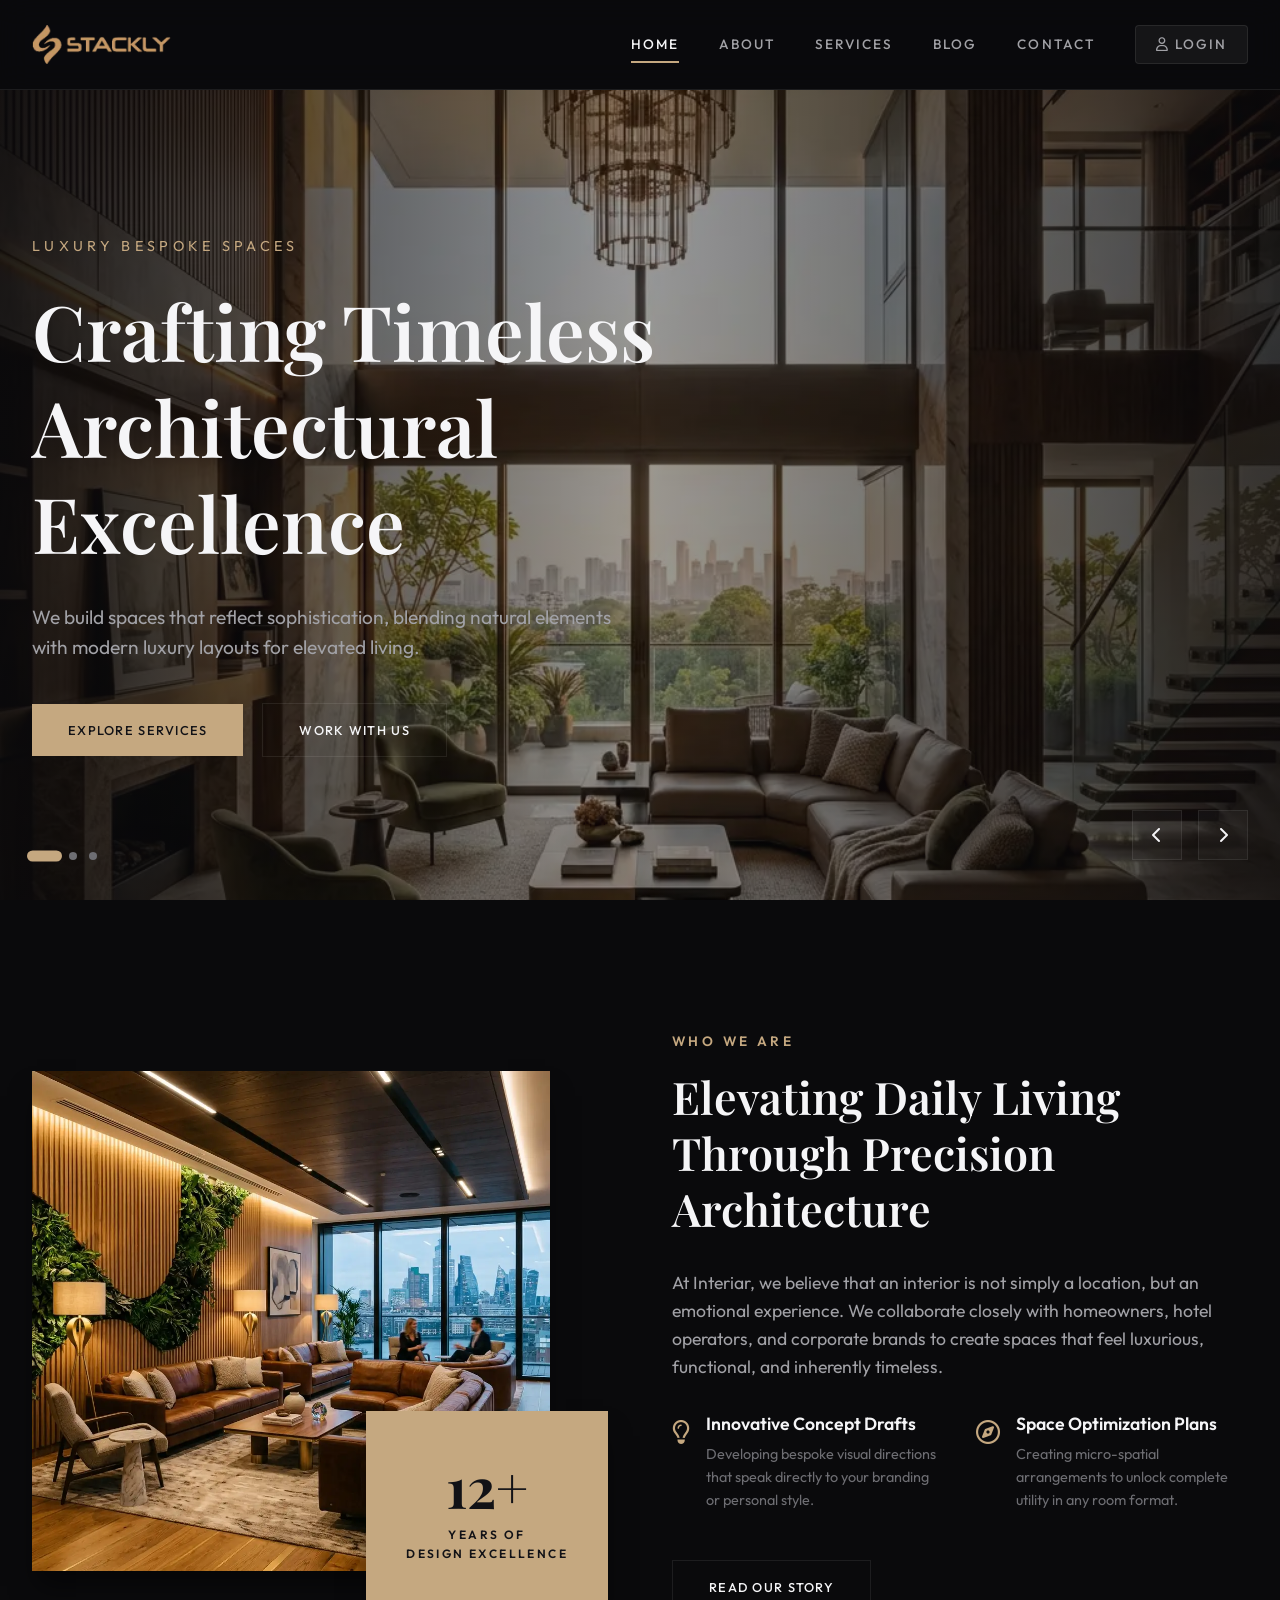
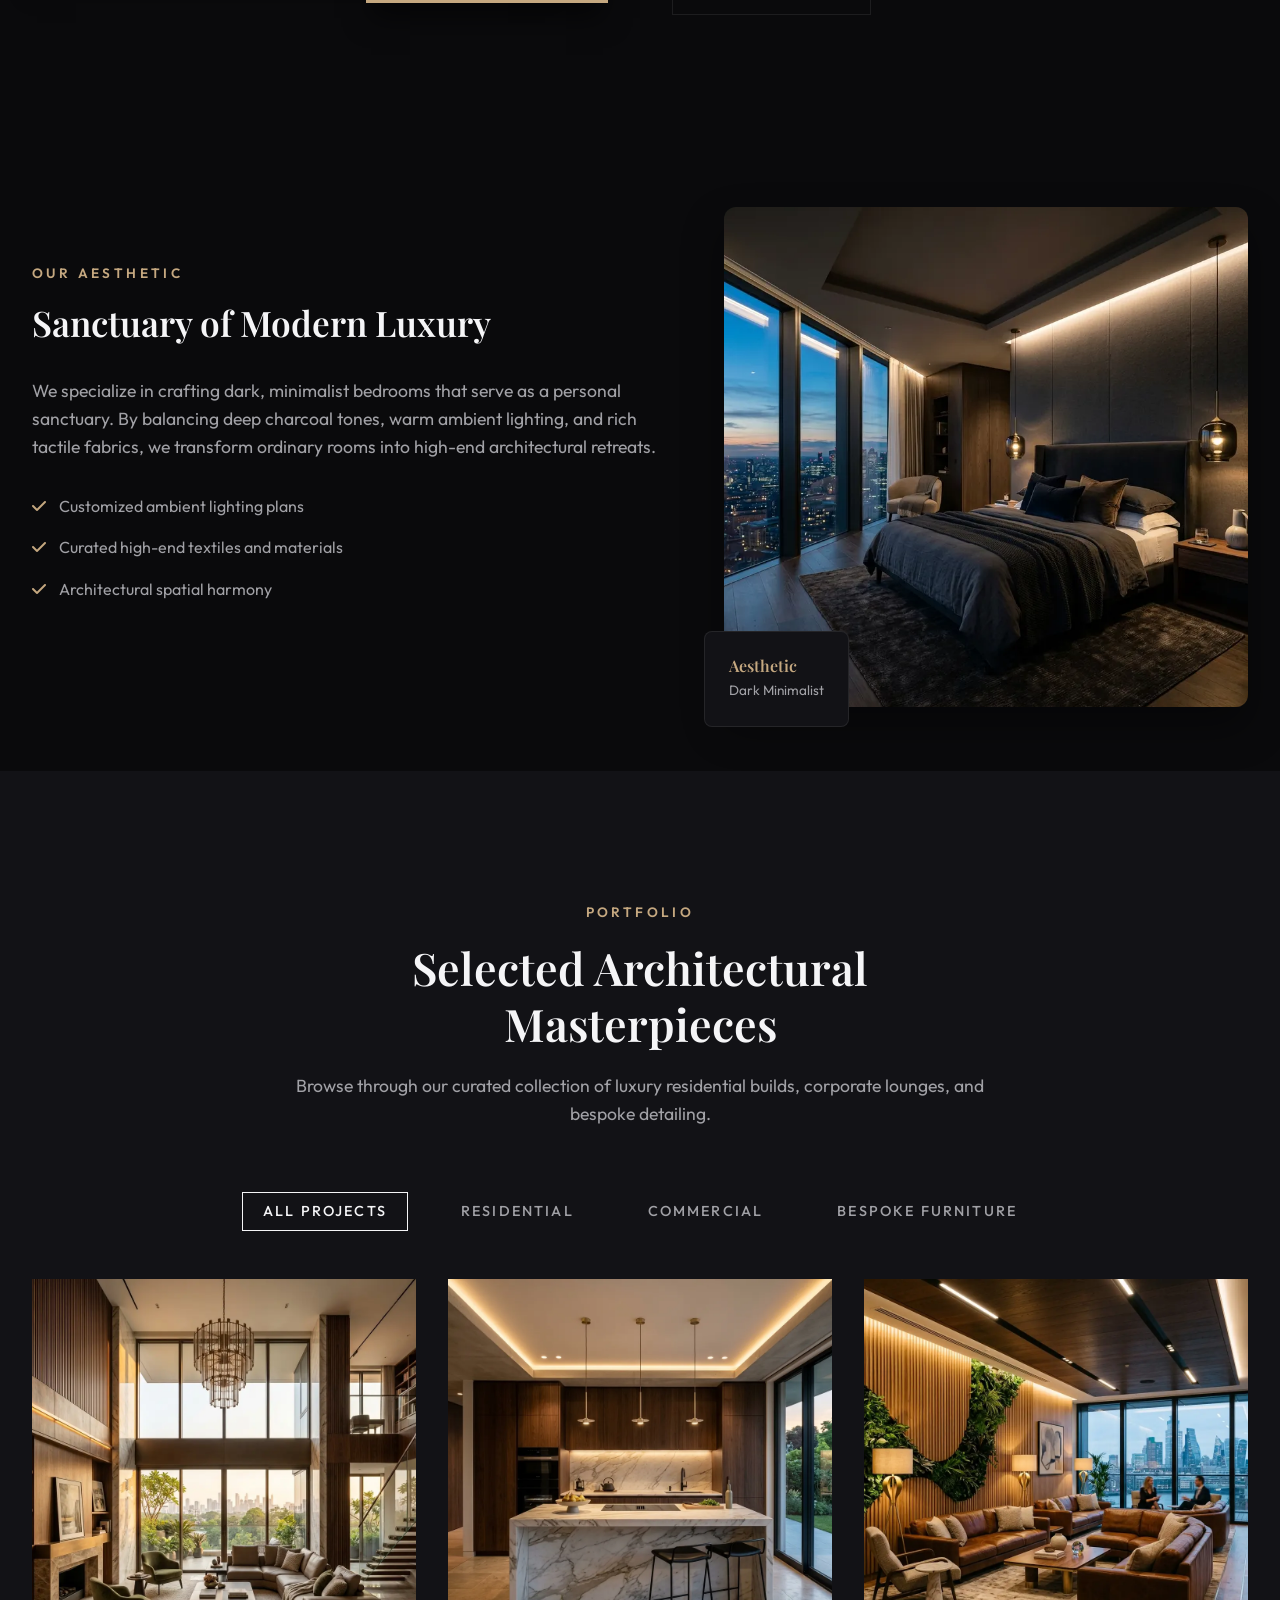
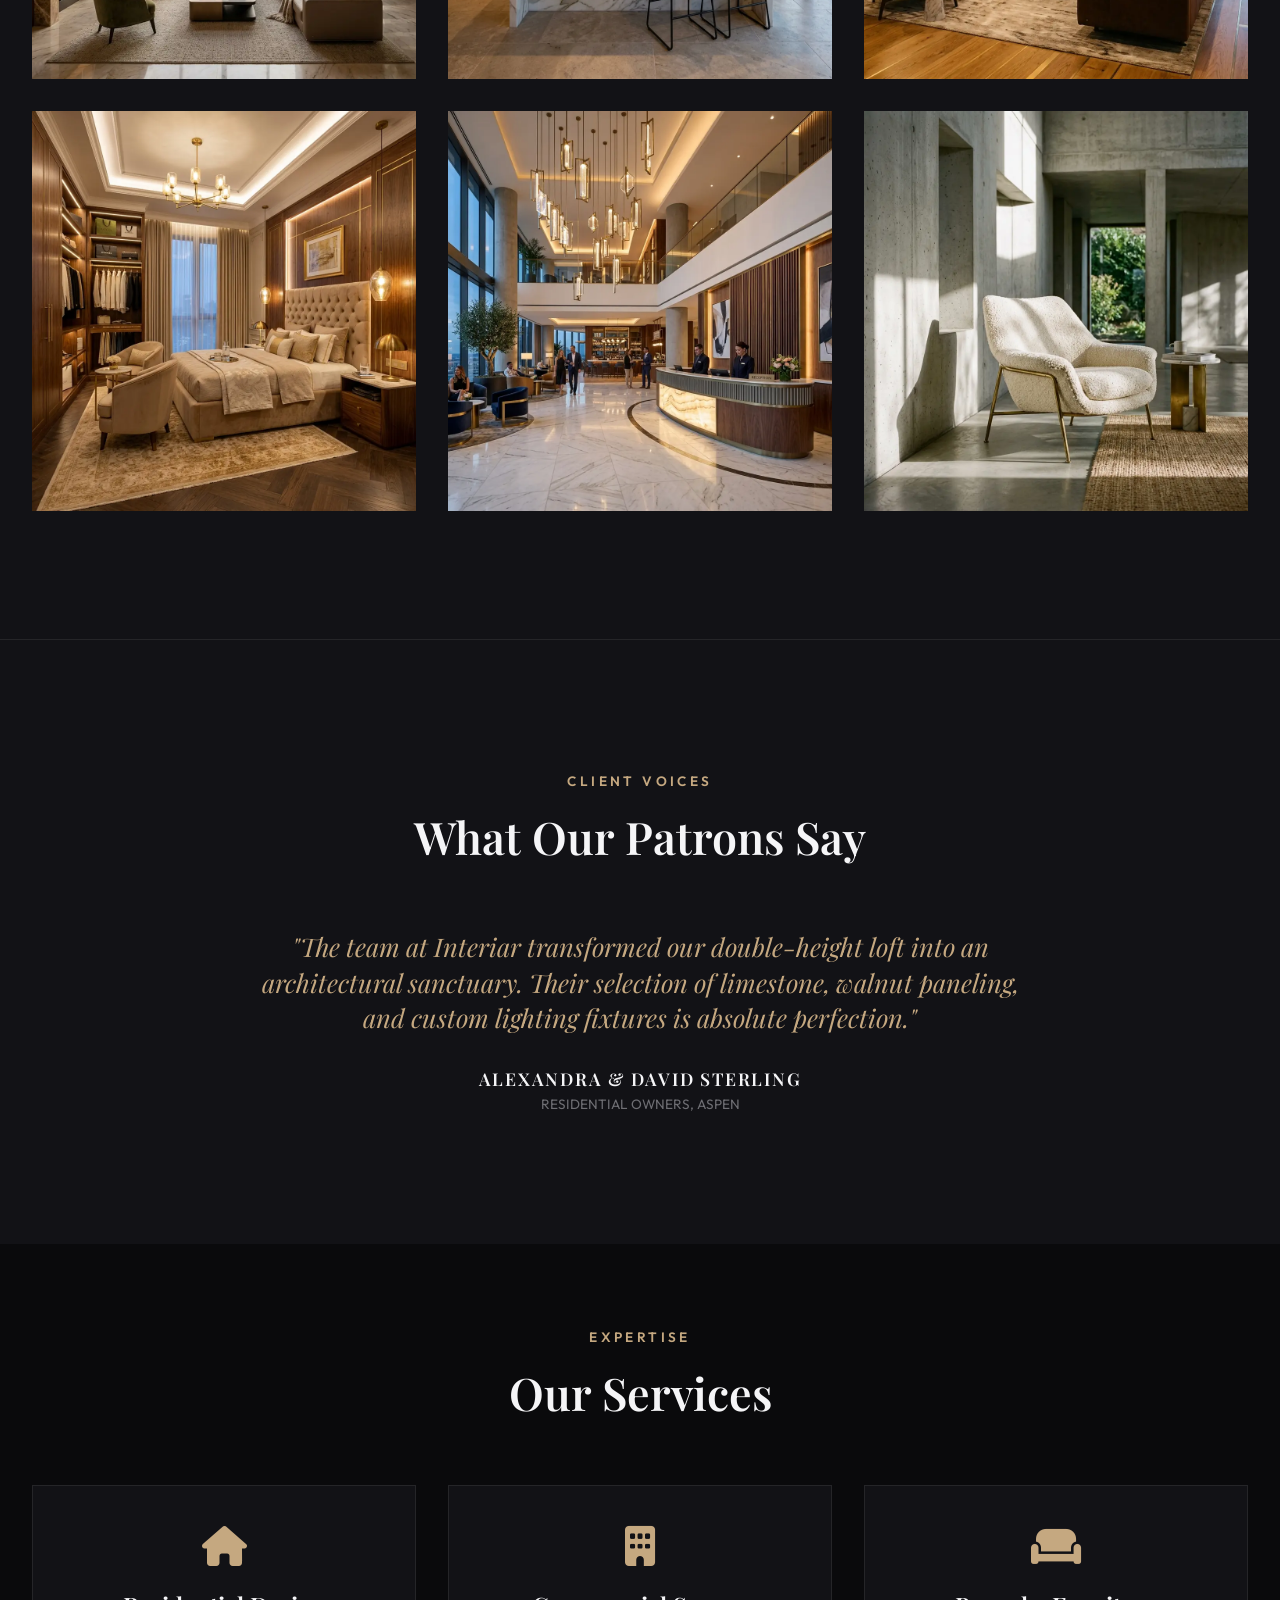
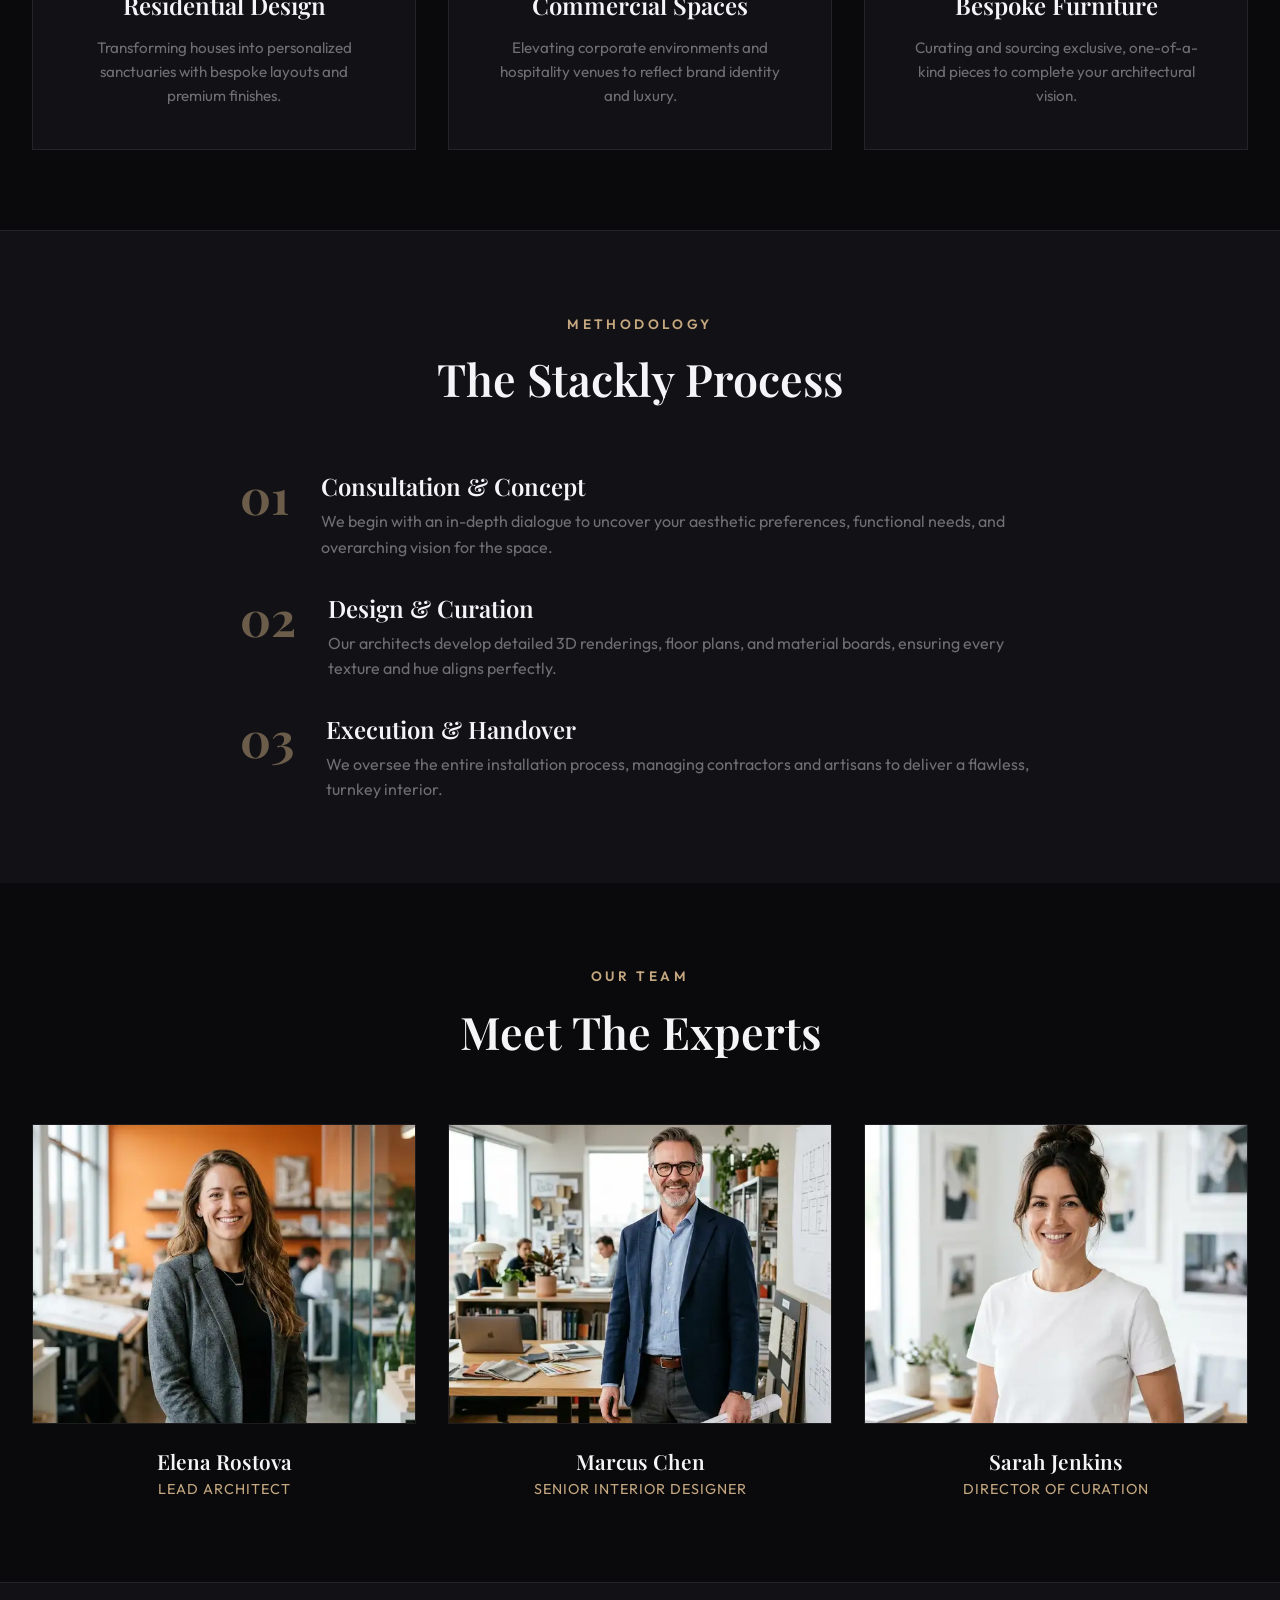
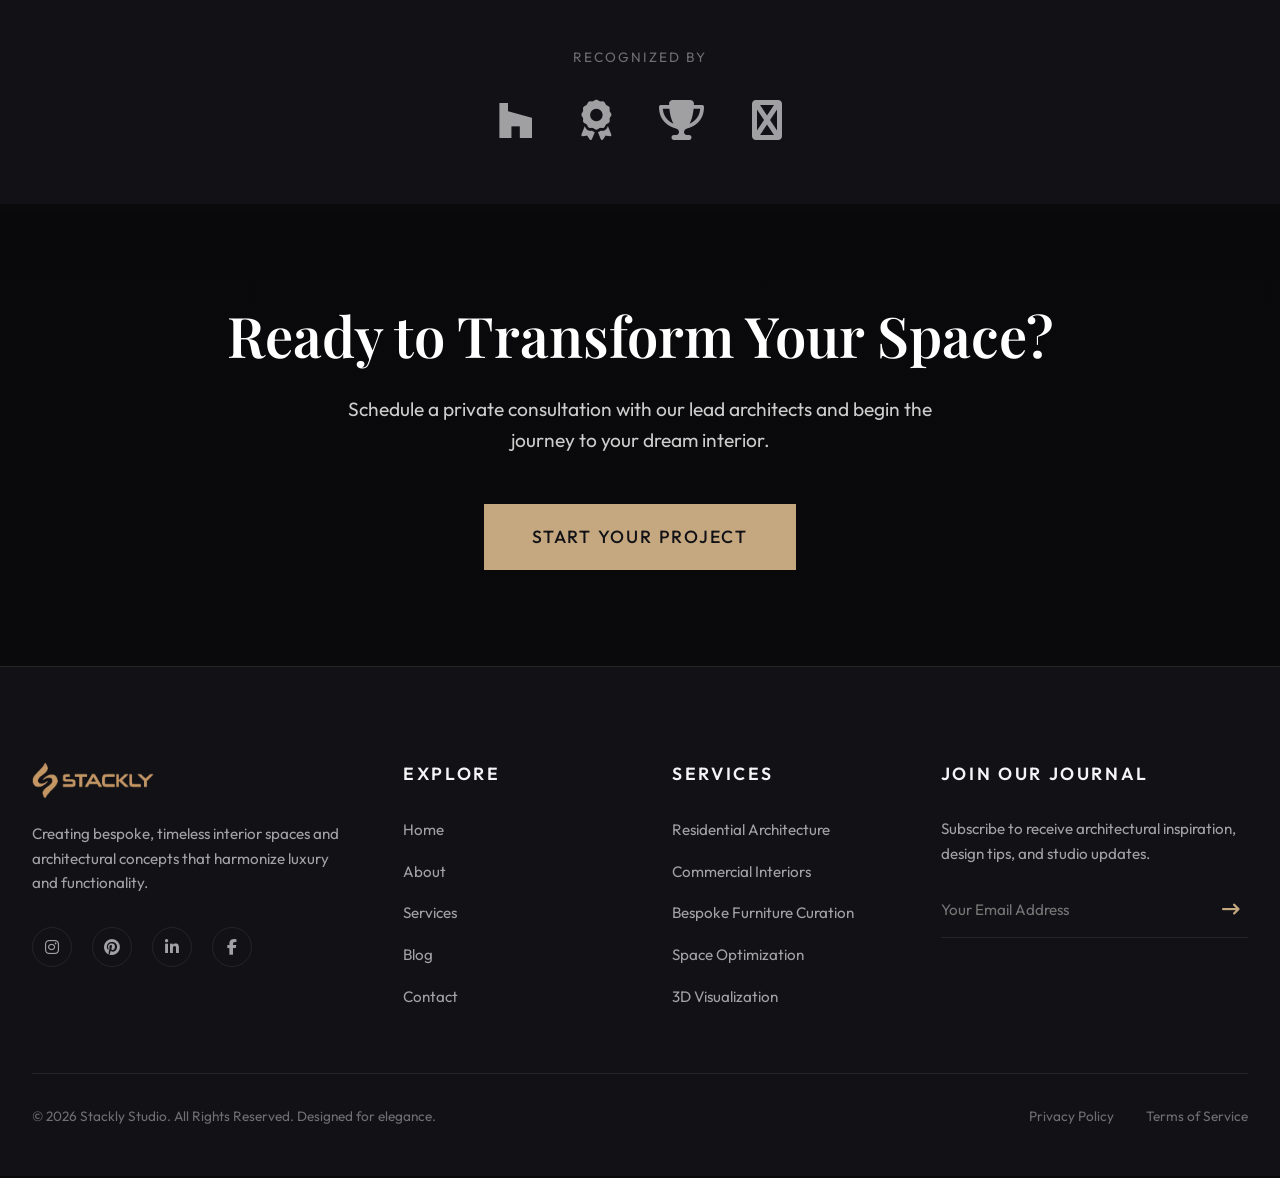
==== commit 7186480a: "Add files via upload" ====
--- a/index.html
+++ b/index.html
@@ -12,10 +12,13 @@
     <link rel="stylesheet" href="https://cdnjs.cloudflare.com/ajax/libs/font-awesome/6.4.0/css/all.min.css">
     <!-- Custom Style Sheet -->
     <link rel="stylesheet" href="style.css">
+    <!-- AOS CSS -->
+    <link href="https://unpkg.com/aos@2.3.1/dist/aos.css" rel="stylesheet">
 </head>
 <body class="dark-theme">
     <!-- Page Loader Animation -->
     <div id="loader" class="loader-container">
+        <img src="assets/logo.webp" alt="Stackly Logo" class="loader-logo">
         <div class="loader-spinner"></div>
     </div>
 
@@ -50,7 +53,7 @@
     <!-- Main Content: Home Page Layout -->
     <main id="app-content" class="fade-in-section">
         <!-- Hero Image Slider -->
-        <section class="hero-slider-container">
+        <section data-aos="fade-up" class="hero-slider-container">
             <div class="hero-slide active" data-slide="0">
                 <div class="hero-slide-bg" style="background-image: url('assets/hero_living.webp')"></div>
                 <div class="hero-slide-overlay"></div>
@@ -114,7 +117,7 @@
         </section>
 
         <!-- Studio Introduction Summary -->
-        <section class="home-intro">
+        <section data-aos="fade-up" class="home-intro">
             <div class="container">
                 <div class="intro-grid">
                     <div class="intro-image-container">
@@ -154,7 +157,7 @@
         </section>
 
         <!-- Signature Aesthetics Section -->
-        <section class="home-intro" style="background-color: var(--bg-primary); padding: 4rem 0;">
+        <section data-aos="fade-up" class="home-intro" style="background-color: var(--bg-primary); padding: 4rem 0;">
             <div class="container">
                 <div class="intro-grid" style="grid-template-columns: 1.2fr 1fr; gap: 4rem;">
                     <div class="intro-text-container" style="display: flex; flex-direction: column; justify-content: center;">
@@ -180,7 +183,7 @@
         </section>
 
         <!-- Filterable Projects Gallery -->
-        <section class="projects-gallery">
+        <section data-aos="fade-up" class="projects-gallery">
             <div class="container">
                 <div class="section-header">
                     <span class="section-tag">Portfolio</span>
@@ -251,7 +254,7 @@
         </section>
 
         <!-- Testimonial Section -->
-        <section class="home-intro" style="background-color: var(--bg-secondary); border-top: 1px solid var(--border-color);">
+        <section data-aos="fade-up" class="home-intro" style="background-color: var(--bg-secondary); border-top: 1px solid var(--border-color);">
             <div class="container">
                 <div class="section-header">
                     <span class="section-tag">Client Voices</span>
@@ -271,7 +274,7 @@
         </section>
 
         <!-- 5. Services Overview Section -->
-        <section class="services-overview" style="padding: 5rem 0;">
+        <section data-aos="fade-up" class="services-overview" style="padding: 5rem 0;">
             <div class="container">
                 <div class="section-header" style="text-align: center;">
                     <span class="section-tag">Expertise</span>
@@ -298,7 +301,7 @@
         </section>
 
         <!-- 6. Design Process Section -->
-        <section class="design-process" style="background-color: var(--bg-secondary); padding: 5rem 0; border-top: 1px solid var(--border-color);">
+        <section data-aos="fade-up" class="design-process" style="background-color: var(--bg-secondary); padding: 5rem 0; border-top: 1px solid var(--border-color);">
             <div class="container">
                 <div class="section-header">
                     <span class="section-tag">Methodology</span>
@@ -331,7 +334,7 @@
         </section>
 
         <!-- 7. Meet the Experts Section -->
-        <section class="meet-experts" style="padding: 5rem 0;">
+        <section data-aos="fade-up" class="meet-experts" style="padding: 5rem 0;">
             <div class="container">
                 <div class="section-header" style="text-align: center;">
                     <span class="section-tag">Our Team</span>
@@ -358,7 +361,7 @@
         </section>
 
         <!-- 8. Awards Section -->
-        <section class="awards-section" style="background-color: var(--bg-secondary); padding: 4rem 0; border-top: 1px solid var(--border-color);">
+        <section data-aos="fade-up" class="awards-section" style="background-color: var(--bg-secondary); padding: 4rem 0; border-top: 1px solid var(--border-color);">
             <div class="container" style="text-align: center;">
                 <p style="color: var(--text-muted); text-transform: uppercase; letter-spacing: 2px; font-size: 0.85rem; margin-bottom: 2rem;">Recognized By</p>
                 <div style="display: flex; justify-content: center; gap: 3rem; flex-wrap: wrap; opacity: 0.6;">
@@ -371,7 +374,7 @@
         </section>
 
         <!-- 9. Call to Action Section -->
-        <section class="cta-section" style="padding: 6rem 0; background: linear-gradient(rgba(10, 10, 12, 0.8), rgba(10, 10, 12, 0.9)), url('https://images.unsplash.com/photo-1618221195710-dd6b41faaea6?ixlib=rb-4.0.3&auto=format&fit=crop&w=1920&q=80') center center / cover fixed;">
+        <section data-aos="fade-up" class="cta-section" style="padding: 6rem 0; background: linear-gradient(rgba(10, 10, 12, 0.8), rgba(10, 10, 12, 0.9)), url('https://images.unsplash.com/photo-1618221195710-dd6b41faaea6?ixlib=rb-4.0.3&auto=format&fit=crop&w=1920&q=80') center center / cover fixed;">
             <div class="container" style="text-align: center;">
                 <h2 style="font-family: var(--font-heading); font-size: 3.5rem; color: #fff; margin-bottom: 1.5rem;">Ready to Transform Your Space?</h2>
                 <p style="color: rgba(255, 255, 255, 0.8); font-size: 1.2rem; max-width: 600px; margin: 0 auto 3rem auto; line-height: 1.6;">Schedule a private consultation with our lead architects and begin the journey to your dream interior.</p>
@@ -402,11 +405,11 @@
                 <div class="footer-col links-col">
                     <h3>Explore</h3>
                     <ul class="footer-links">
-                        <li><a href="404.html">Home</a></li>
-                        <li><a href="404.html">About</a></li>
-                        <li><a href="404.html">Services</a></li>
-                        <li><a href="404.html">Blog</a></li>
-                        <li><a href="404.html">Contact</a></li>
+                        <li><a href="index.html">Home</a></li>
+                        <li><a href="about.html">About</a></li>
+                        <li><a href="service.html">Services</a></li>
+                        <li><a href="blog.html">Blog</a></li>
+                        <li><a href="contact.html">Contact</a></li>
                     </ul>
                 </div>
 
@@ -449,5 +452,13 @@
 
     <!-- App Script -->
     <script src="app.js"></script>
+    <!-- AOS JS -->
+    <script src="https://unpkg.com/aos@2.3.1/dist/aos.js"></script>
+    <script>
+        AOS.init({
+            duration: 800,
+            once: true
+        });
+    </script>
 </body>
 </html>
--- a/style.css
+++ b/style.css
@@ -137,7 +137,7 @@
     color: var(--accent);
 }
 
-.container {
+.container, .footer-container {
     width: 100%;
     max-width: var(--max-width);
     margin: 0 auto;
@@ -145,7 +145,7 @@
 }
 
 @media (max-width: 768px) {
-    .container {
+    .container, .footer-container {
         padding: 0 1.25rem;
     }
 }
@@ -251,6 +251,7 @@
     height: 100%;
     background-color: var(--bg-primary);
     display: flex;
+    flex-direction: column;
     justify-content: center;
     align-items: center;
     z-index: 9999;
@@ -259,6 +260,16 @@
 .loader-container.hidden {
     opacity: 0;
     visibility: hidden;
+}
+.loader-logo {
+    width: 160px;
+    margin-bottom: 1rem;
+    animation: pulse 2s infinite ease-in-out;
+}
+@keyframes pulse {
+    0% { transform: scale(1); opacity: 0.7; }
+    50% { transform: scale(1.05); opacity: 1; }
+    100% { transform: scale(1); opacity: 0.7; }
 }
 .loader-spinner {
     width: 50px;
@@ -266,7 +277,7 @@
     border: 3px solid var(--border-color);
     border-top-color: var(--accent);
     border-radius: 50%;
-    animation: spin 1s linear infinite;
+    animation: spin 0.5ms linear infinite;
 }
 @keyframes spin {
     to { transform: rotate(360deg); }
@@ -915,14 +926,18 @@
     letter-spacing: 0.15em;
     font-weight: 500;
     color: var(--text-secondary);
-    padding: 0.5rem 1rem;
-    border-bottom: 2px solid transparent;
+    padding: 0.6rem 1.25rem;
+    border: 1px solid transparent;
     transition: all var(--transition-fast);
 }
 
-.filter-tab:hover, .filter-tab.active {
+.filter-tab:hover {
     color: var(--text-primary);
-    border-bottom-color: var(--accent);
+}
+
+.filter-tab.active {
+    color: var(--text-primary);
+    border: 1px solid var(--text-primary);
 }
 
 .gallery-grid {
@@ -940,7 +955,7 @@
     transition: all var(--transition-smooth);
 }
 
-.project-card.hidden {
+.project-card.hidden, .blog-card.hidden {
     opacity: 0;
     transform: scale(0.8);
     position: absolute;
@@ -2449,7 +2464,7 @@
         display: block;
     }
 }
-
+
 
 /* =========================================
    ROLE SELECTION (LOGIN / SIGNUP)
@@ -3371,7 +3386,7 @@
     }
 
     /* Container and Section Spacing */
-    .container {
+    .container, .footer-container {
         padding: 0 15px;
     }
     
@@ -3439,3 +3454,37 @@
         padding: 1.5rem;
     }
 }
+
+/* ==========================================================================
+   ABOUT CTA SECTION REDESIGN
+   ========================================================================== */
+.about-cta {
+    padding: 5rem 0;
+    background-color: var(--bg-primary);
+}
+
+.about-cta-inner {
+    max-width: 900px;
+    margin: 0;
+    text-align: left;
+}
+
+.about-cta-inner h2 {
+    font-size: 2.8rem;
+    margin-bottom: 1rem;
+    color: var(--text-primary);
+    font-weight: 500;
+}
+
+.about-cta-inner p {
+    color: var(--text-primary);
+    font-size: 1.1rem;
+    margin-bottom: 2.5rem;
+    line-height: 1.6;
+}
+
+.about-cta-btns {
+    display: flex;
+    justify-content: flex-start;
+}
+
